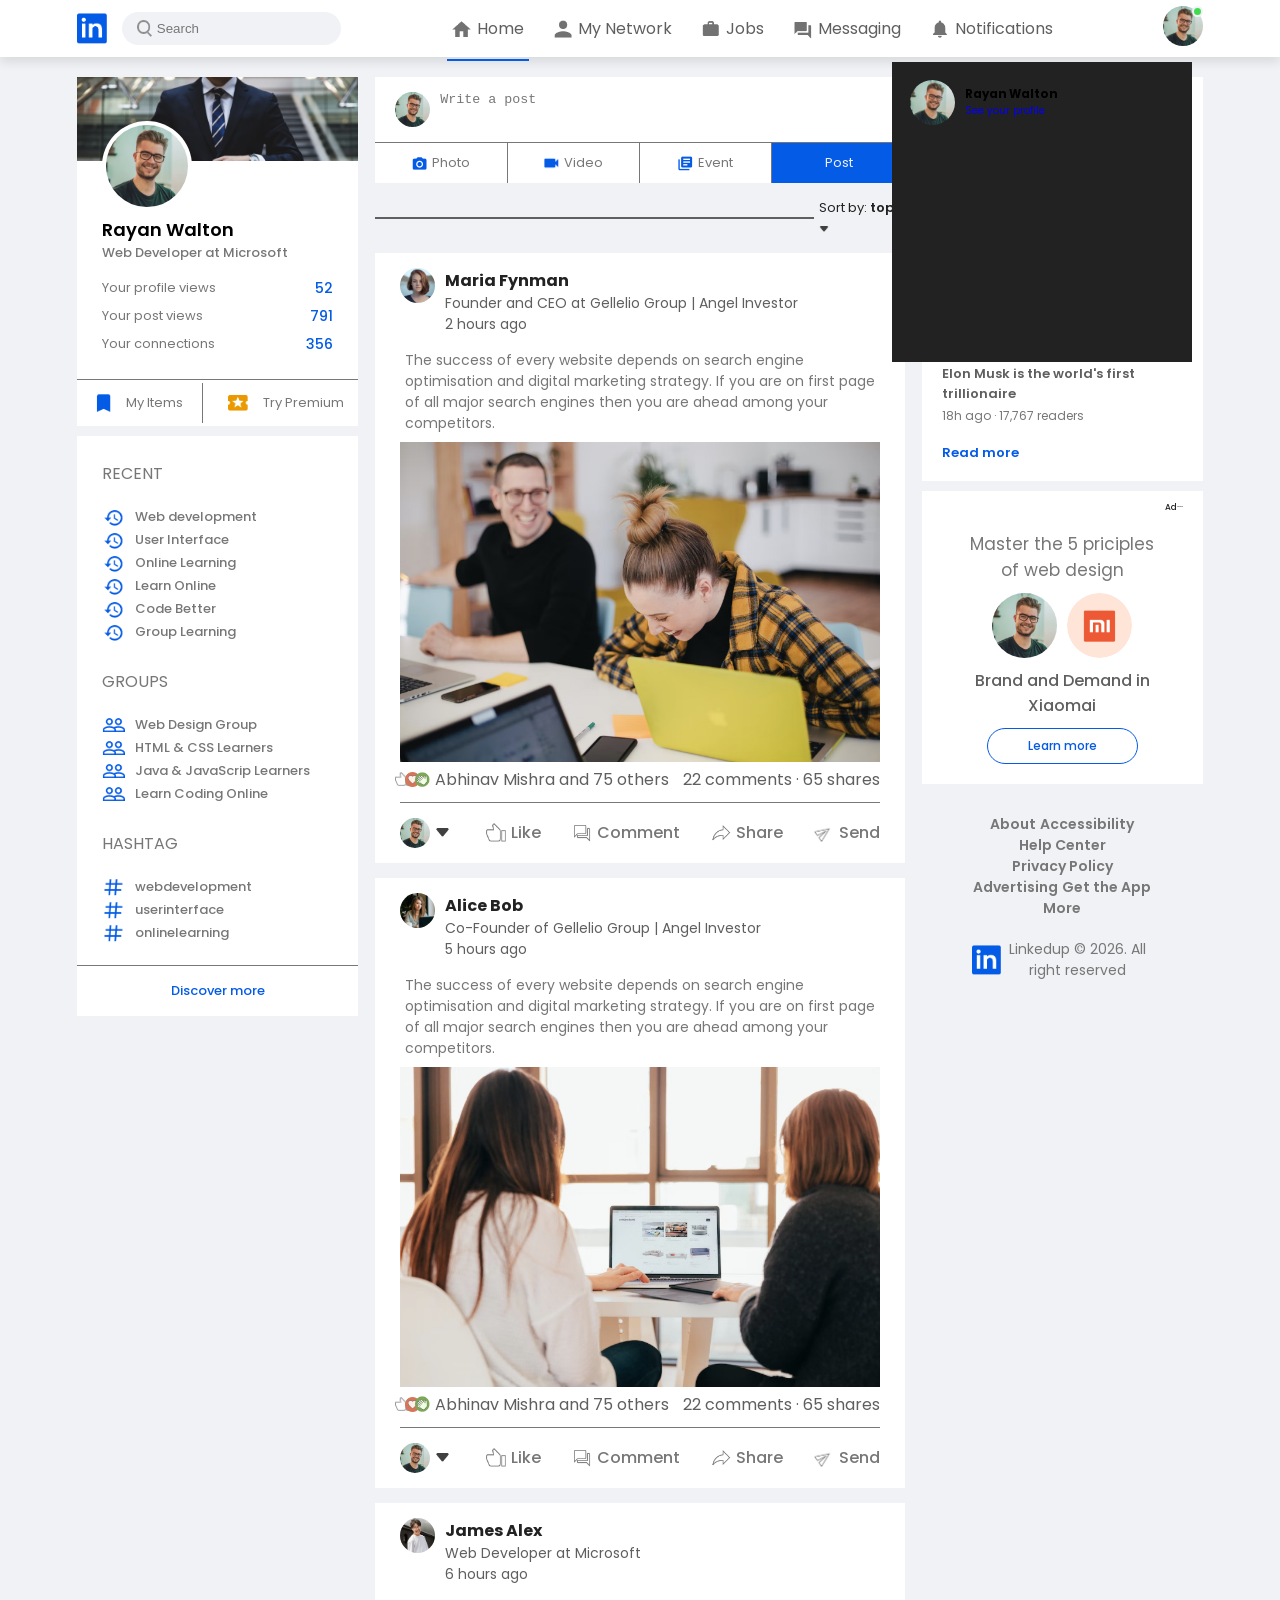
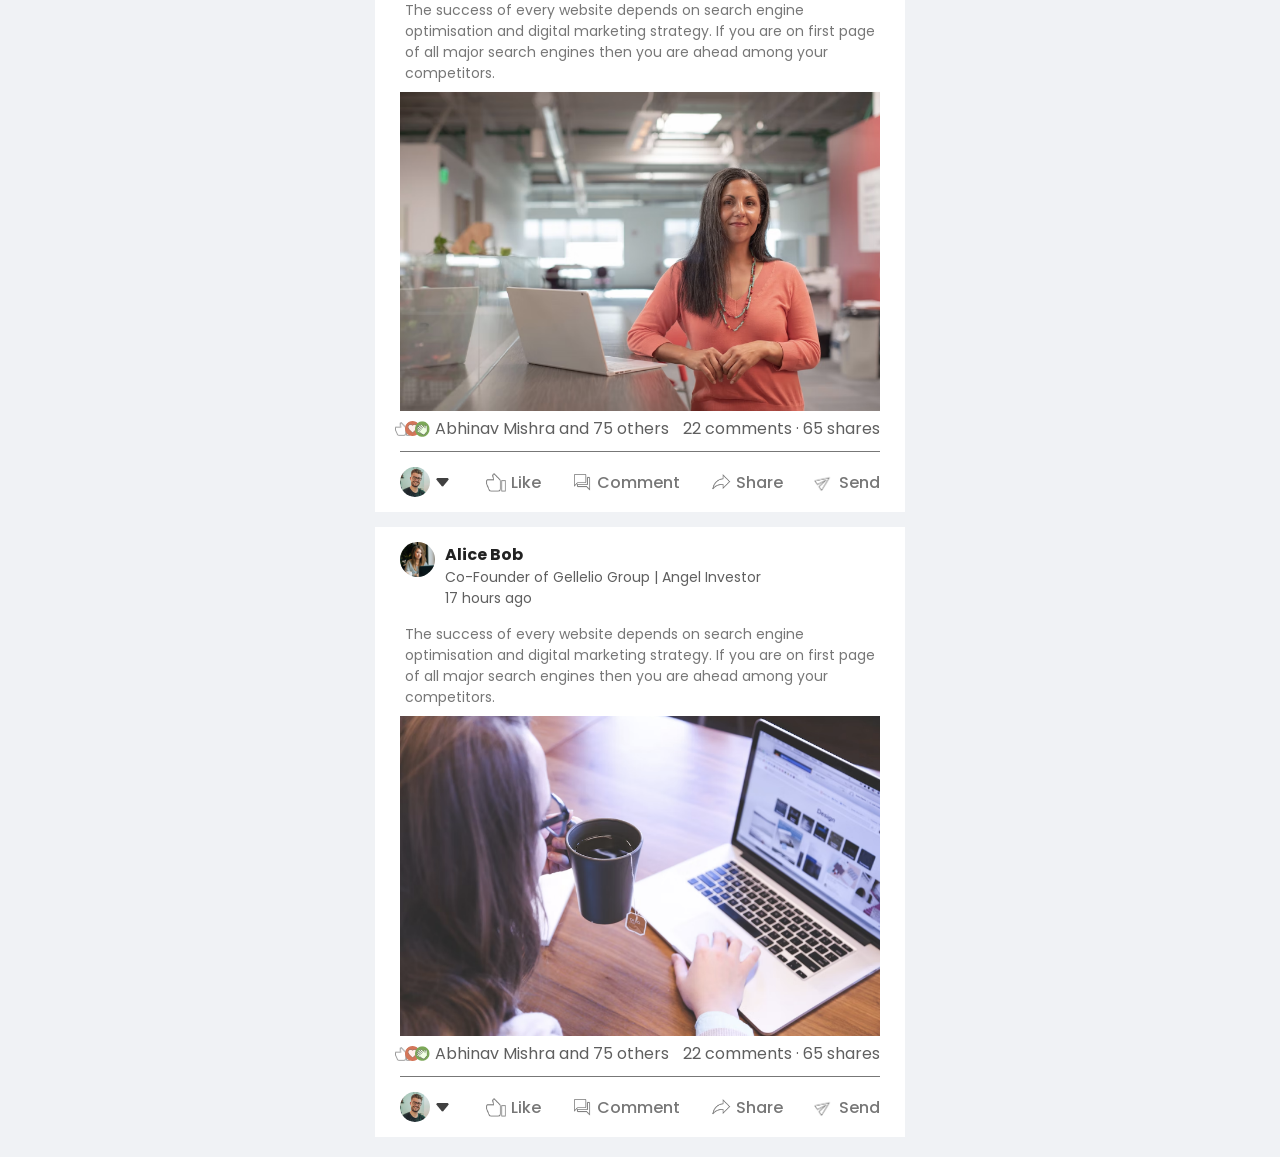
==== index.html @ adff52fb "fear: Add profile setting card" ====
<!DOCTYPE html>
<html lang="en">
<head>
    <meta charset="UTF-8">
    <meta name="viewport" content="width=device-width, initial-scale=1.0">
    <title>Home</title>

    <!-- ======== POPPINS FONT ========= -->
    <link rel="preconnect" href="https://fonts.googleapis.com">
    <link rel="preconnect" href="https://fonts.gstatic.com" crossorigin>
    <link href="https://fonts.googleapis.com/css2?family=Inter:ital,opsz,wght@0,14..32,100..900;1,14..32,100..900&family=Poppins:ital,wght@0,100;0,200;0,300;0,400;0,500;0,600;0,700;0,800;0,900;1,100;1,200;1,300;1,400;1,500;1,600;1,700;1,800;1,900&display=swap" rel="stylesheet">



    <!-- ======== OTHER LINKS ======== -->
    <link rel="stylesheet" href="style.css">
</head>
<body>
    <div class="main-container">
        <header class="header">
            <nav class="navbar">
                <div class="navbar-left">
                    <a href="index.html" class="logo"><img src="images/logo.png"></a>

                    <div class="search-box">
                        <img src="images/search.png">
                        <input type="text" placeholder="Search">
                    </div>

                </div>
                <div class="navbar-center">
                    <ul>
                        <li><a href="#" class="active-link"><img src="images/home.png"> <span>Home</span></a></li>
                        <li><a href="#"><img src="images/network.png"> <span>My Network</span></a></li>
                        <li><a href="#"><img src="images/jobs.png"> <span>Jobs</span></a></li>
                        <li><a href="#"><img src="images/message.png"> <span>Messaging</span></a></li>
                        <li><a href="#"><img src="images/notification.png"> <span>Notifications</span></a></li>
                    </ul>
                    <span class="hover-line"></span>
                </div>
                <div class="navbar-right">
                    <div class="online">
                        <img src="images/user-1.png" class="nav-profile-img">
                    </div>

                    <!-- ------------    PROFILE SETTINGS    ------------- -->
                    <div class="profile-settings">
                        <div class="user-profile">
                            <img src="images/user-1.png" alt="user png">
                            <div class="profile-details">
                                <h3>Rayan Walton</h3>
                                <a href="#">See your profile</a>
                            </div>
                        </div>

                    </div>
                    
                </div>
            </nav>
           
        </header>

        <main class="container">
            <!-- ================ LEFT SIDE-BAR ================ -->
            <div class="left-sidebar">
                <div class="profile-info">
                    <img src="images/cover-pic.png" alt="cover picture">
                    <div class="sidebar-profile-info">
                        <img src="images/user-1.png" alt="User one picture">
                        <h3>Rayan Walton</h3>
                        <small>Web Developer at Microsoft</small>

                        <ul>
                            <li>Your profile views <span>52</span></li>
                            <li>Your post views <span>791</span></li>
                            <li>Your connections <span>356</span></li>
                        </ul>
                    </div>
                    <div class="features-list">
                        <div class="feature-dt">
                            <img src="images/items.png" alt="items png" width="10px"><span>My Items</span>
                        </div>
                        <div class="feature-dt special-one">
                            <img src="images/premium.png" alt=" premium png" width="10px"><span>Try Premium</span>
                        </div>
                    </div>
                </div>

                <div class="user-info">
                    <div class="user-web-info">
                        <span>RECENT</span>
                        <div class="details">
                            <a href="#"><img src="images/recent.png" alt="recent png"> <b>Web development</b></a>
                            <a href="#"><img src="images/recent.png" alt="recent png"> <b>User Interface</b></a>
                            <a href="#"><img src="images/recent.png" alt="recent png"> <b>Online Learning</b></a>
                            <a href="#"><img src="images/recent.png" alt="recent png"> <b>Learn Online</b></a>
                            <a href="#"><img src="images/recent.png" alt="recent png"> <b>Code Better</b></a>
                            <a href="#"><img src="images/recent.png" alt="recent png"> <b>Group Learning</b></a>  
                        </div>

                        <span>GROUPS</span>
                        <div class="details">
                            <a href="#"><img src="images/group.png" alt="group png"> <b>Web Design Group</b></a> 
                            <a href="#"><img src="images/group.png" alt="group png"> <b>HTML & CSS Learners</b></a> 
                            <a href="#"><img src="images/group.png" alt="group png"> <b>Java & JavaScrip Learners</b></a> 
                            <a href="#"><img src="images/group.png" alt="group png"> <b>Learn Coding Online</b></a> 
                        </div>

                        <span>HASHTAG</span>
                        <div class="details">
                            <a href="#"><img src="images/hashtag.png" alt="hashtag png"> <b>webdevelopment</b></a> 
                            <a href="#"><img src="images/hashtag.png" alt="hashtag png"> <b>userinterface</b></a> 
                            <a href="#"><img src="images/hashtag.png" alt="hashtag png"> <b>onlinelearning</b></a> 
                        </div>
                    </div>
                    <a href="#" class="discover-tag">Discover more</a>
                </div>
            </div>

            <!-- ================ MAIN CONTENT ================ -->
            <div class="main-content">
                <div class="post-card">
                    <div class="post-card-text">
                        <img src="images/user-1.png" alt="user 1 png">
                        <textarea rows="2" placeholder="Write a post"></textarea>
                    </div>
                    <div class="post-icons">
                        <ul>
                            <li><img src="images/photo.png" alt="photo png">Photo</li>
                            <li><img src="images/video.png" alt="video png">Video</li>
                            <li><img src="images/event.png" alt="event png">Event</li>
                            <li class="post-btn">Post</li>
                        </ul>
                    </div>
                </div>
                <div class="sort-container">
                    <hr>
                    <p>Sort by: <span>top <img src="images/down-arrow.png" alt=""></span></p>
                </div>

                <div class="social-post-card">
                    <div class="user-social-prof">
                        <img src="images/user-3.png" alt="user png">
                        <div class="user-details">
                            <h3>Maria Fynman</h3>
                            <p>Founder and CEO at Gellelio Group | Angel Investor</p>
                            <p>2 hours ago</p>
                        </div>
                    </div>
                    <p class="post-details">
                        The success of every website depends on search engine optimisation and digital marketing strategy. 
                        If you are on first page of all major search engines then you are ahead among your competitors.
                    </p>
                    <div class="post-image">
                        <img src="images/post-image-1.png" alt="post png">
                        <div class="comment-contianer">
                            <div class="left-comment">
                                <div class="left-icons">
                                    <img src="images/like.png" alt="like png">
                                    <img src="images/love.png" alt="love png">
                                    <img src="images/clap.png" alt="clap png">
                                </div>
                                <div>
                                    <span>Abhinav Mishra and 75 others</span>
                                </div>
                            </div>

                            <div class="right-comment">
                                <span>22 comments &middot; 65 shares</span>
                            </div>
                        </div>
                        
                        <div class="comment-details">
                            <ul>
                                <li><img src="images/user-1.png" alt="user png" class="user-comment-pic"> <img src="images/down-arrow.png" alt="down arrow" class="down-arrow"></li>
                                <li><img src="images/like.png" alt="link png">Like</li>
                                <li><img src="images/comment.png" alt="chat png">Comment</li>
                                <li><img src="images/share.png" alt="share png">Share</li>
                                <li><img src="images/send.png" alt="send png">Send</li>
                            </ul>
                        </div>
                    </div>
                </div>

                <div class="social-post-card">
                    <div class="user-social-prof">
                        <img src="images/user-4.png" alt="user png">
                        <div class="user-details">
                            <h3>Alice Bob</h3>
                            <p>Co-Founder of Gellelio Group | Angel Investor</p>
                            <p>5 hours ago</p>
                        </div>
                    </div>
                    <p class="post-details">
                        The success of every website depends on search engine optimisation and digital marketing strategy. 
                        If you are on first page of all major search engines then you are ahead among your competitors.
                    </p>
                    <div class="post-image">
                        <img src="images/post-image-2.png" alt="post png">
                        <div class="comment-contianer">
                            <div class="left-comment">
                                <div class="left-icons">
                                    <img src="images/like.png" alt="like png">
                                    <img src="images/love.png" alt="love png">
                                    <img src="images/clap.png" alt="clap png">
                                </div>
                                <div>
                                    <span>Abhinav Mishra and 75 others</span>
                                </div>
                            </div>

                            <div class="right-comment">
                                <span>22 comments &middot; 65 shares</span>
                            </div>
                        </div>
                        
                        <div class="comment-details">
                            <ul>
                                <li><img src="images/user-1.png" alt="user png" class="user-comment-pic"> <img src="images/down-arrow.png" alt="down arrow" class="down-arrow"></li>
                                <li><img src="images/like.png" alt="link png">Like</li>
                                <li><img src="images/comment.png" alt="chat png">Comment</li>
                                <li><img src="images/share.png" alt="share png">Share</li>
                                <li><img src="images/send.png" alt="send png">Send</li>
                            </ul>
                        </div>
                    </div>
                </div>

                <div class="social-post-card">
                    <div class="user-social-prof">
                        <img src="images/user-5.png" alt="user png">
                        <div class="user-details">
                            <h3>James Alex</h3>
                            <p>Web Developer at Microsoft </p>
                            <p>6 hours ago</p>
                        </div>
                    </div>
                    <p class="post-details">
                        The success of every website depends on search engine optimisation and digital marketing strategy. 
                        If you are on first page of all major search engines then you are ahead among your competitors.
                    </p>
                    <div class="post-image">
                        <img src="images/post-image-3.png" alt="post png">
                        <div class="comment-contianer">
                            <div class="left-comment">
                                <div class="left-icons">
                                    <img src="images/like.png" alt="like png">
                                    <img src="images/love.png" alt="love png">
                                    <img src="images/clap.png" alt="clap png">
                                </div>
                                <div>
                                    <span>Abhinav Mishra and 75 others</span>
                                </div>
                            </div>

                            <div class="right-comment">
                                <span>22 comments &middot; 65 shares</span>
                            </div>
                        </div>
                        
                        <div class="comment-details">
                            <ul>
                                <li><img src="images/user-1.png" alt="user png" class="user-comment-pic"> <img src="images/down-arrow.png" alt="down arrow" class="down-arrow"></li>
                                <li><img src="images/like.png" alt="link png">Like</li>
                                <li><img src="images/comment.png" alt="chat png">Comment</li>
                                <li><img src="images/share.png" alt="share png">Share</li>
                                <li><img src="images/send.png" alt="send png">Send</li>
                            </ul>
                        </div>
                    </div>
                </div>

                <div class="social-post-card">
                    <div class="user-social-prof">
                        <img src="images/user-4.png" alt="user png">
                        <div class="user-details">
                            <h3>Alice Bob</h3>
                            <p>Co-Founder of Gellelio Group | Angel Investor</p>
                            <p>17 hours ago</p>
                        </div>
                    </div>
                    <p class="post-details">
                        The success of every website depends on search engine optimisation and digital marketing strategy. 
                        If you are on first page of all major search engines then you are ahead among your competitors.
                    </p>
                    <div class="post-image">
                        <img src="images/post-image-4.png" alt="post png">
                        <div class="comment-contianer">
                            <div class="left-comment">
                                <div class="left-icons">
                                    <img src="images/like.png" alt="like png">
                                    <img src="images/love.png" alt="love png">
                                    <img src="images/clap.png" alt="clap png">
                                </div>
                                <div>
                                    <span>Abhinav Mishra and 75 others</span>
                                </div>
                            </div>

                            <div class="right-comment">
                                <span>22 comments &middot; 65 shares</span>
                            </div>
                        </div>
                        
                        <div class="comment-details">
                            <ul>
                                <li><img src="images/user-1.png" alt="user png" class="user-comment-pic"> <img src="images/down-arrow.png" alt="down arrow" class="down-arrow"></li>
                                <li><img src="images/like.png" alt="link png">Like</li>
                                <li><img src="images/comment.png" alt="chat png">Comment</li>
                                <li><img src="images/share.png" alt="share png">Share</li>
                                <li><img src="images/send.png" alt="send png">Send</li>
                            </ul>
                        </div>
                    </div>
                </div>
            </div>

            <!-- ================ RIGHT SIDE-BAR ================  -->
            <div class="right-sidebar">
                <div class="detials-card">
                    <div>
                        <span class="trendings-details">Trending News <img src="images/more.png" alt="more png"></span>

                        <a href="#">High demand for skilled manpower</a>
                        <span>1d ago &middot; 15,767 readers</span>

                        <a href="#">Career growing horizontally too</a>
                        <span>17h ago &middot; 1,767 readers</span>

                        <a href="#">Less work visa for US, more for UK</a>
                        <span>14 ago &middot; 17,767 readers</span>

                        <a href="#">More hiring = higher confidence?</a>
                        <span>2d ago &middot; 32,463 readers</span>

                        <a href="#">Elon Musk is the world's first trillionaire</a>
                        <span>18h ago &middot; 17,767 readers</span>
                    </div>
                    <a href="#" class="read-more">Read more</a>
                </div>

                <div class="sidebar-ads">
                    
                    <small>Ad&middot;&middot;&middot;</small>
                    <p>
                        Master the 5 priciples of web design
                    </p>
                    <div class="images">
                        <img src="images/user-1.png" alt="user one png">
                        <img src="images/mi-logo.png" alt="mi logo">
                    </div>

                    <h3>Brand and Demand in Xiaomai</h3>

                    <a href="#" class="learn-more-btn">Learn more</a>
                    
                </div>

                <div class="footer">
                    
                    <a href="#">About</a>
                    <a href="#">Accessibility</a>
                    <a href="#">Help Center</a>
                    <a href="#">Privacy Policy</a>
                    <a href="#">Advertising</a>
                    <a href="#">Get the App</a>
                    <a href="#">More</a>

                    <div class="copy-right">
                        <img src="images/logo.png" alt="logo png">
                        <p>Linkedup © 2026. All right reserved</p>
                    </div>
      
                </div>
            </div>
        </main>
    </div>
</body>
</html>
---- style.css ----
* {
    padding: 0;
    margin: 0;
    box-sizing: border-box;
}

html {
    font-size: 62.5%;
}

:root {
    --background-color: #f0f2f5;
    --card-background: #fff;
    --primary-base: #045be6;
    --secondary-tints: #5f5f5f;
    --secondary-base: #777;
    --secondary-shade: #222;
    --tertiary-base: #41db51;

}

body {
    background: var(--background-color);
    font-family: 'Poppins', arial, sans-serif;
}
a {
    text-decoration: none;
}
header {
    position: sticky;
    top: 0;
    z-index: 100;
}

.navbar {
    display: flex;
    justify-content: space-between;
    align-items: center;
    background: var(--card-background);
    padding: 6px 6%;
    box-shadow: 0 5px 10px rgba(0, 0, 0, 0.1);
}
.logo img {
    width: 30px;
    margin-right: 15px;
    display: block;
}
.navbar-center ul li {
    display: inline-block;
    list-style: none;
}
.navbar-center ul li a {
    display: flex;
    align-items: center;
    font-size: 1.4rem;
    margin: 5px 8px;
    padding-right: 5px;
    position: relative;
}
.navbar-center ul li a img {
    width: 30px;
}
.navbar-center ul li a::after {
    content: '';
    height: 2px;
    width: 0;
    background: var(--primary-base);
    position: absolute;
    bottom: -17px;
    transition: width 0.5s;

}
.navbar-center ul li a:hover::after {
    width: 100%;
}
.navbar-center ul li a.active-link::after {
    width: 100%;
}
.nav-profile-img {
    width: 40px;
    border-radius: 50%;
}
.navbar-left {
    display: flex;
    align-items: center;
}
.search-box {
    display: flex;
    align-items: center;
    padding: 8px 15px;
    background: var(--background-color);
    border-radius: 20px;
}
.search-box img {
    width: 15px;
}
.search-box input {
    background: transparent;
    outline: none;
    border: 0;
    margin-left: 5px;
    color: var(--secondary-tints);
    width: 100%;
}
::placeholder {
    color: var(--secondary-base);
}
.navbar-center ul li a span {
    font-size: 1.6rem;
    color: var(--secondary-tints);
}
.navbar-right .online {
    position: relative;
}
.online::after {
    background: var(--tertiary-base);
    height: 7px;
    width: 7px;
    content: '';
    border-radius: 50%;
    border: 2px solid var(--background-color);
    position: absolute;
    top: 0;
    left: 29px;
}

/* =========== navbar ends ============ */

.container {
    display: flex;
    flex-wrap: wrap;
    justify-content: space-between;
    padding: 20px 6%;
}

/* ================ LEFT SIDEBAR =============== */
.left-sidebar {
    flex-basis: 25%;
    align-self: flex-start;
    position: sticky;
    top: 73px;
}
.profile-info {
    background: var(--card-background);
}
.profile-info img {
    width: 100%;
}
.sidebar-profile-info {
    padding: 0 25px;
}
.sidebar-profile-info img {
    width: 90px;
    margin-top: -45px;
    border-radius: 50%;
    padding: 4px;
    background: var(--card-background);
}
.sidebar-profile-info h3 {
    font-size: 1.8rem;
    font-weight: 600;
}
.sidebar-profile-info small {
    font-size: 1.3rem;
    color: var(--secondary-base);
    font-weight: 500;
    margin-top: 10px;
}
.sidebar-profile-info ul {
    list-style: none;
    margin-top: 15px;
}

.sidebar-profile-info ul li {
    font-size: 1.3rem;
    color: var(--secondary-base);
    margin-top: 8px;
}
.sidebar-profile-info ul li span {
    float: right;
    color: var(--primary-base);
    font-size: 1.4rem;
    font-weight: 500;
}
.features-list {
    display: flex;
    align-items: center;
    justify-content: space-around;
    border-top: 1px solid var(--secondary-base);
    margin-top: 25px;
}
.features-list .feature-dt {
    display: flex;
    align-items: center;
    justify-content: center;
    gap: 10px;
    padding: 10px 10px;
}
.features-list .feature-dt.special-one {
    border-left: 1px solid var(--secondary-base);
}
.features-list .feature-dt.special-one img {
    margin-left: 15px;
}
.features-list .feature-dt img {
    width: 20px;
    margin-right: 5px;
}
.features-list .feature-dt span {
    font-size: 1.3rem;
    color: var(--secondary-base);
}
.user-info {
    background: var(--card-background);
    margin-top: 10px;
}
.user-web-info  {
    padding: 0 25px;
}
.user-web-info span {
    font-size: 1.6rem;
    color: var(--secondary-base);
    padding: 25px 0 20px;
    display: block;
}
.user-web-info .details a {
    display: flex;
    align-items: center;
}

.user-web-info .details img {
    width: 23px;
    margin-right: 10px;
}

.user-web-info .details b {
    font-size: 1.3rem;
    color: var(--secondary-base);
    font-weight: 500;
}
.user-info .discover-tag {
    font-size: 1.3rem;
    color: var(--primary-base);
    text-align: center;
    display: block;
    margin-top: 20px;
    border-top: 1px solid var(--secondary-base);
    padding: 15px 0 15px ;
    font-weight: 500;
}


/* ============= Right sidebar ================= */

.right-sidebar {
    flex-basis: 25%;
    align-self: flex-start;
    position: sticky;
    top: 73px;
}

.detials-card {
    background: var(--card-background);
    padding: 5px 20px;
}
.detials-card .trendings-details {
    margin: 20px 0;
    font-size: 1.7rem;
    color: var(--secondary-shade);
    font-weight: 600;
    display: flex;
    align-items: center;
}
.detials-card .trendings-details img {
    width: 15px;
    margin-left: auto;
}
.detials-card a {
    display: block;
    font-size: 1.3rem;
    color: var(--secondary-tints);
    font-weight: 600;
    margin-bottom: 3px;
}
.detials-card span {
    display: block;
    font-size: 1.2rem;
    color: var(--secondary-base);
    margin-bottom: 8px;
}
.detials-card .read-more {
    padding: 10px 0;
    color: var(--primary-base);
    font-weight: 500ss;
}

.sidebar-ads {
    background: var(--card-background);
    padding: 10px 20px;
    margin-top: 10px;
}
.sidebar-ads small {
    float: right;
    font-weight: 500;
    color: var(--secondary-shade);
}
.sidebar-ads p {
    margin-top: 15px;
    font-size: 1.7rem;
    padding: 10px 20px;
    text-align: center;
    margin-top: 20px;
    color: var(--secondary-base);
}
.sidebar-ads .images {
    display: flex;
    justify-content: center;
    align-items: center;
    gap: 10px;
    margin-bottom: 10px;
}
.sidebar-ads .images img {
    width: 65px;
    border-radius: 50%;
}
.sidebar-ads h3 {
    text-align: center;
    font-size: 1.6rem;
    color: var(--secondary-tints);
    font-weight: 500;
}
.sidebar-ads .learn-more-btn {
    display: block;
    
    border: 1px solid var(--primary-base);
    padding: 8px 2px;
    border-radius: 20px;
    color: var(--primary-base);
    font-size: 1.2rem;
    font-weight: 500;
    text-align: center;
    margin: 10px 45px 10px 45px;
}

.footer {
    margin-top: 20px;
    padding: 10px 50px;
    font-size: 1.4rem;
    text-align: center;
}
.footer a {
    color: var(--secondary-base);
    font-weight: 600;
    display: inline-block;
}
.footer .copy-right {
    margin-top: 20px;
    display: flex;
    justify-content: space-between;
    align-items: center;
}
.footer .copy-right img {
    width: 30px;
    height: 30px;
}
.footer .copy-right p {
    color: var(--secondary-base);
    font-size: 1.4rem;
}

/* ============ main content ========== */

.main-content {
    flex-basis: 47%;
}
.post-card {
    background: var(--card-background);
}
.post-card .post-card-text {
    display: flex;
    padding: 15px 20px;
}
.post-card .post-card-text img {
    width: 35px;
    border-radius: 50%;
    margin-right: 10px;
}
.post-card .post-card-text textarea {
    width: 100%;
    outline: none;
    background: transparent;
    border: none;
    resize: none;
}
::placeholder {
    color: var(--secondary-base);
}
.post-card .post-icons ul {
    list-style: none;
    display: flex;
    align-items: center;
    border-top: 1px solid var(--secondary-base);
}
.post-card .post-icons ul li {
    display: flex;
    align-items: center;
    justify-content: center;
    padding: 10px 0;
    color: var(--secondary-base);
    font-size: 1.3rem;
    border-right: 1px solid var(--secondary-base);
    flex-basis: 25%;
}
.post-card .post-icons ul li img {
    width: 15px;
    margin-right: 5px;
}
.post-card .post-icons ul li.post-btn {
    border-right: 0;
    background: var(--primary-base);
    color: var(--background-color);
}
.sort-container {
    display: flex;
    align-items: center;
    margin-top: 15px;
}
.sort-container hr {
    border: 1px solid #5f5f5f;
    width: 85%;
}

.main-content p {
    font-size: 1.3rem;
    margin-left: 5px;
    color: #222;
    margin-left: 5px;
} 
.main-content p span {
    font-weight: 600;
} 
.main-content p span img {
    width: 10px;
}

.social-post-card {
    background: var(--card-background);
    padding: 15px 25px 0;
    margin-top: 15px;
}
.social-post-card .user-social-prof {
    display: flex;
    align-items: start;
}
.social-post-card .user-social-prof img {
    width: 35px;
    border-radius: 50%;
    margin-right: 10px;
}
.social-post-card .user-social-prof h3 {
    font-size: 1.6rem;
    font-weight: 700;
    color: var(--secondary-shade);
}
.social-post-card .user-social-prof p {
    color: var(--secondary-tints);
    font-size: 1.4rem;
    margin-left: 0;
}
.social-post-card .post-details {
    margin-top: 15px;
    color: var(--secondary-base);
    font-size: 1.4rem;
}
.social-post-card .post-image img {
    margin-top: 8px;
    width: 100%;
}
.comment-contianer {
    display: flex;
    align-items: center;
    justify-content: space-between;
}
.comment-contianer .left-comment {
    display: flex;
    align-items: center;
    justify-content: space-between;
    gap: 5px;
}
.comment-contianer .left-comment .left-icons {
    display: flex;
    align-items: center;
}
.comment-contianer .left-comment .left-icons img {
    width: 15px;
    margin: 0;
    margin-left: -5px;
}
.comment-contianer .left-comment div span {
    font-size: 1.6rem;
    color: var(--secondary-tints);
}
.comment-contianer .right-comment span {
    font-size: 1.6rem;
    color: var(--secondary-tints);
}
.post-image .comment-details ul {
    list-style: none;
    display: flex;
    align-items: center;
    justify-content: space-between;
    padding: 15px 0 ;
    border-top: 1px solid var(--secondary-base);
    margin-top: 10px;
}
.post-image .comment-details ul li {
    display: flex;
    align-items: center;
    font-size: 1.6rem;
    color: var(--secondary-base);
    font-weight: 500;
}
.post-image .comment-details ul li img {
    width: 20px;
    margin: 0;
    margin-right: 5px;
}
.post-image .comment-details ul li .user-comment-pic {
    width: 30px;
    border-radius: 50%;
}
.post-image .comment-details ul li .down-arrow {
    width: 15px;
}


/* ------------- profile settings ------------------- */


.profile-settings {
    height: 300px;
    width: 300px;
    background: var(--secondary-shade);
    position: absolute;
    top: 62px;
    right: 88px;
    padding: 18px 18px;
}
.profile-settings .user-profile {
    display: flex;
    align-items: center;
    gap: 10px;
}
.profile-settings .user-profile img {
    width: 45px;
    border-radius: 50%;
}
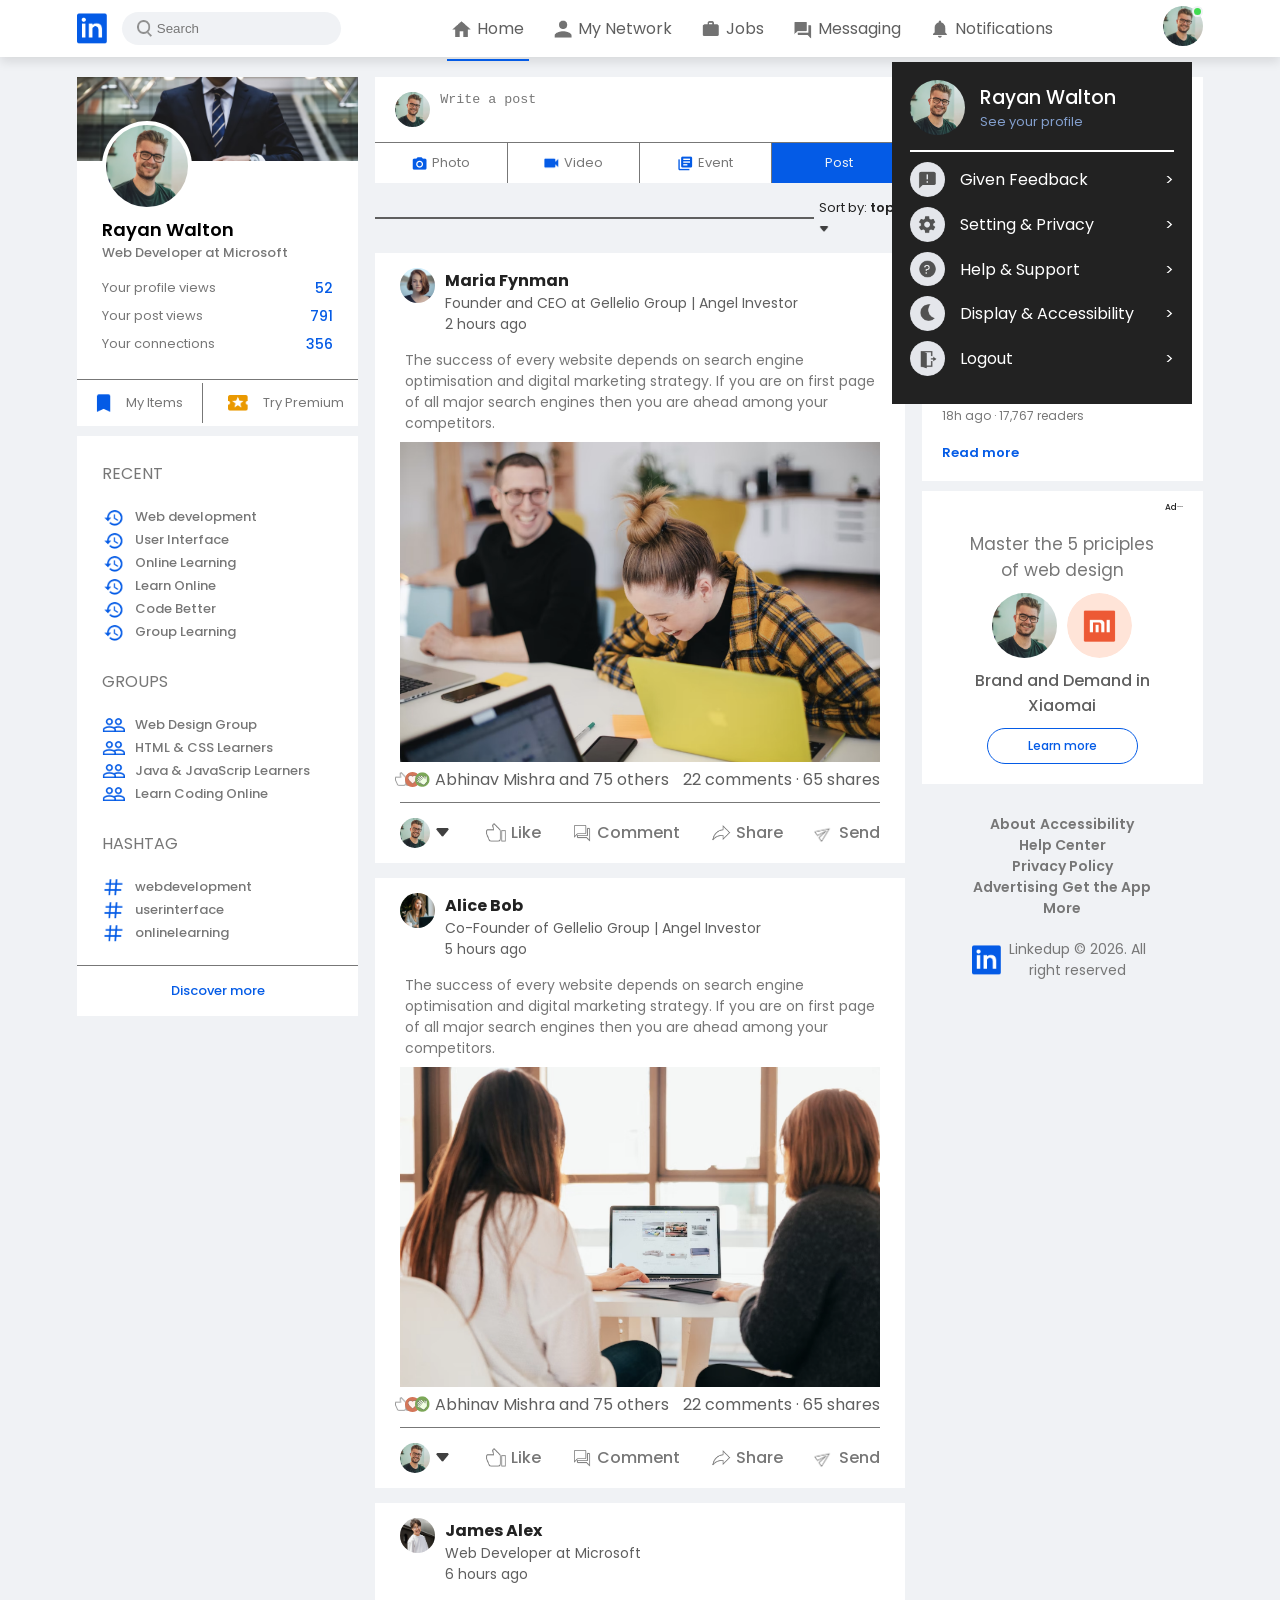
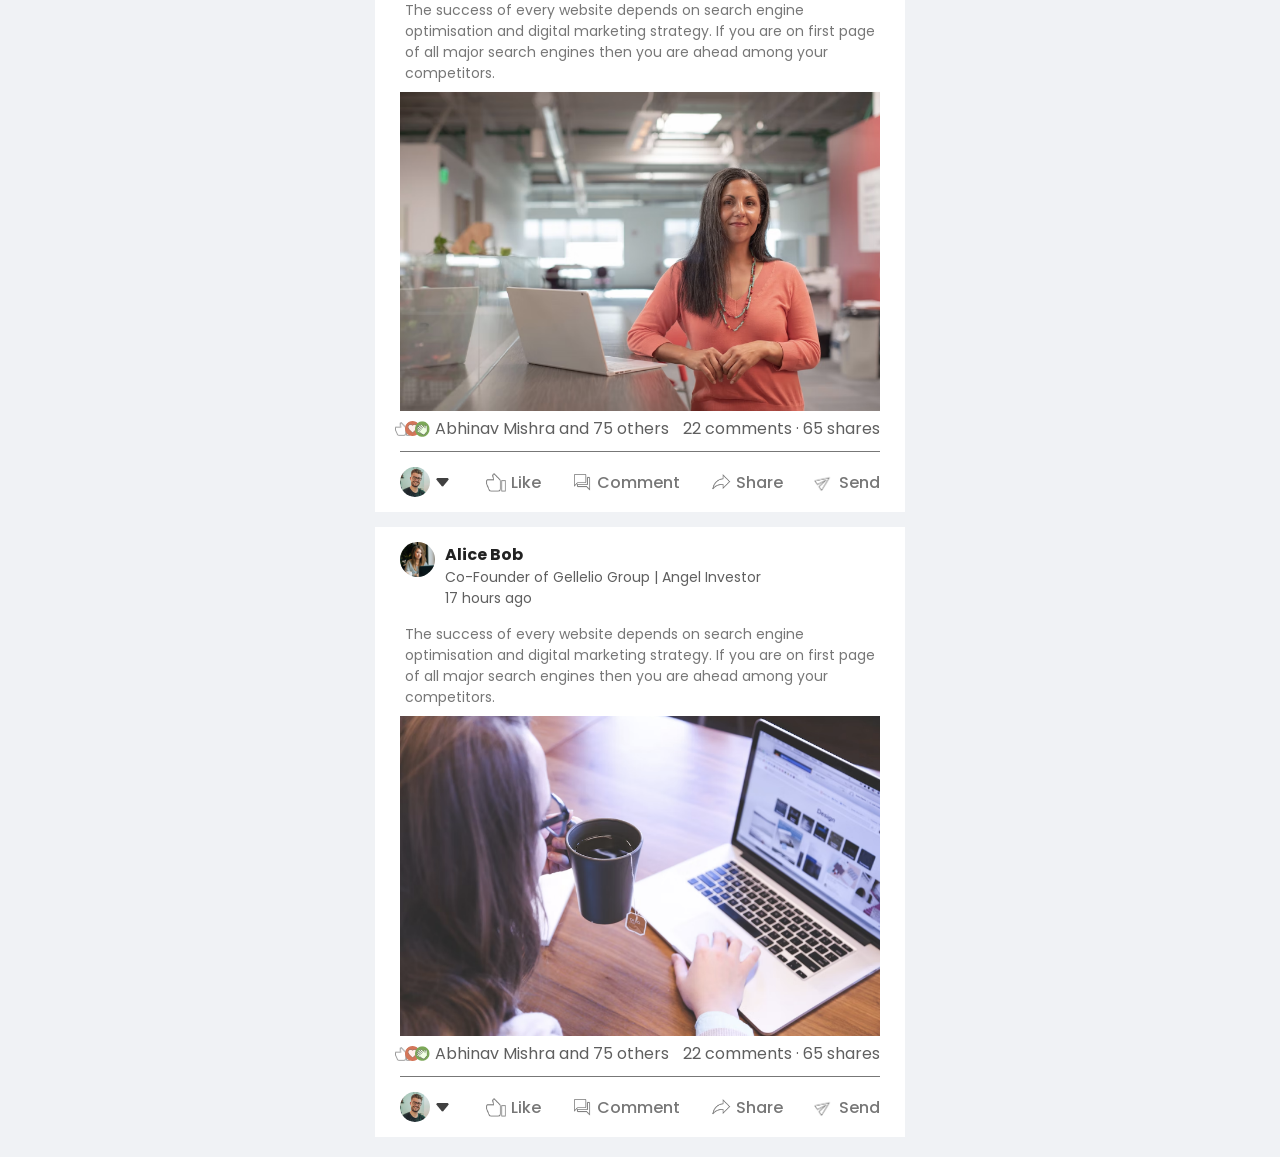
==== commit 014d8db0: "fear: Add profile card components" ====
--- a/index.html
+++ b/index.html
@@ -52,7 +52,36 @@
                                 <a href="#">See your profile</a>
                             </div>
                         </div>
-
+                        <hr>
+                        <a href="#" class="profile-menu-dropdwon">
+                            <img src="images/feedback.png" alt="feedback png">
+                            Given Feedback
+                            <span>></span>
+                        </a>
+
+                        <a href="#" class="profile-menu-dropdwon">
+                            <img src="images/setting.png" alt="setting png">
+                            Setting & Privacy
+                            <span>></span>
+                        </a>
+
+                        <a href="#" class="profile-menu-dropdwon">
+                            <img src="images/help.png" alt="help png">
+                            Help & Support
+                            <span>></span>
+                        </a>
+
+                        <a href="#" class="profile-menu-dropdwon">
+                            <img src="images/display.png" alt="display png">
+                            Display & Accessibility
+                            <span>></span>
+                        </a>
+
+                        <a href="#" class="profile-menu-dropdwon">
+                            <img src="images/logout.png" alt="logout png">
+                            Logout
+                            <span>></span>
+                        </a>
                     </div>
                     
                 </div>
--- a/style.css
+++ b/style.css
@@ -538,20 +538,49 @@
 
 
 .profile-settings {
-    height: 300px;
     width: 300px;
     background: var(--secondary-shade);
     position: absolute;
     top: 62px;
     right: 88px;
     padding: 18px 18px;
+    cursor: pointer;
 }
 .profile-settings .user-profile {
     display: flex;
     align-items: center;
-    gap: 10px;
+    gap: 15px;
 }
 .profile-settings .user-profile img {
-    width: 45px;
-    border-radius: 50%;
-}+    width: 55px;
+    border-radius: 50%;
+}
+.profile-settings .user-profile .profile-details h3 {
+    font-size: 1.9rem;
+    color: var(--card-background);
+    font-weight: 500;
+}
+.profile-settings .user-profile .profile-details a {
+    color: #839fcd;
+    font-size: 1.3rem;
+}
+.profile-settings hr {
+    width: 100%;
+    margin-top: 15px;
+    border: 1px solid var(--card-background);
+    padding: 0;
+}
+.profile-settings .profile-menu-dropdwon {
+    display: flex;
+    align-items: center;
+    font-size: 1.6rem;
+    color: var(--card-background);
+    margin: 10px 0;
+}
+.profile-settings .profile-menu-dropdwon img {
+    width: 35px;
+    margin-right: 15px;
+}
+.profile-settings .profile-menu-dropdwon span {
+    margin-left: auto;
+}
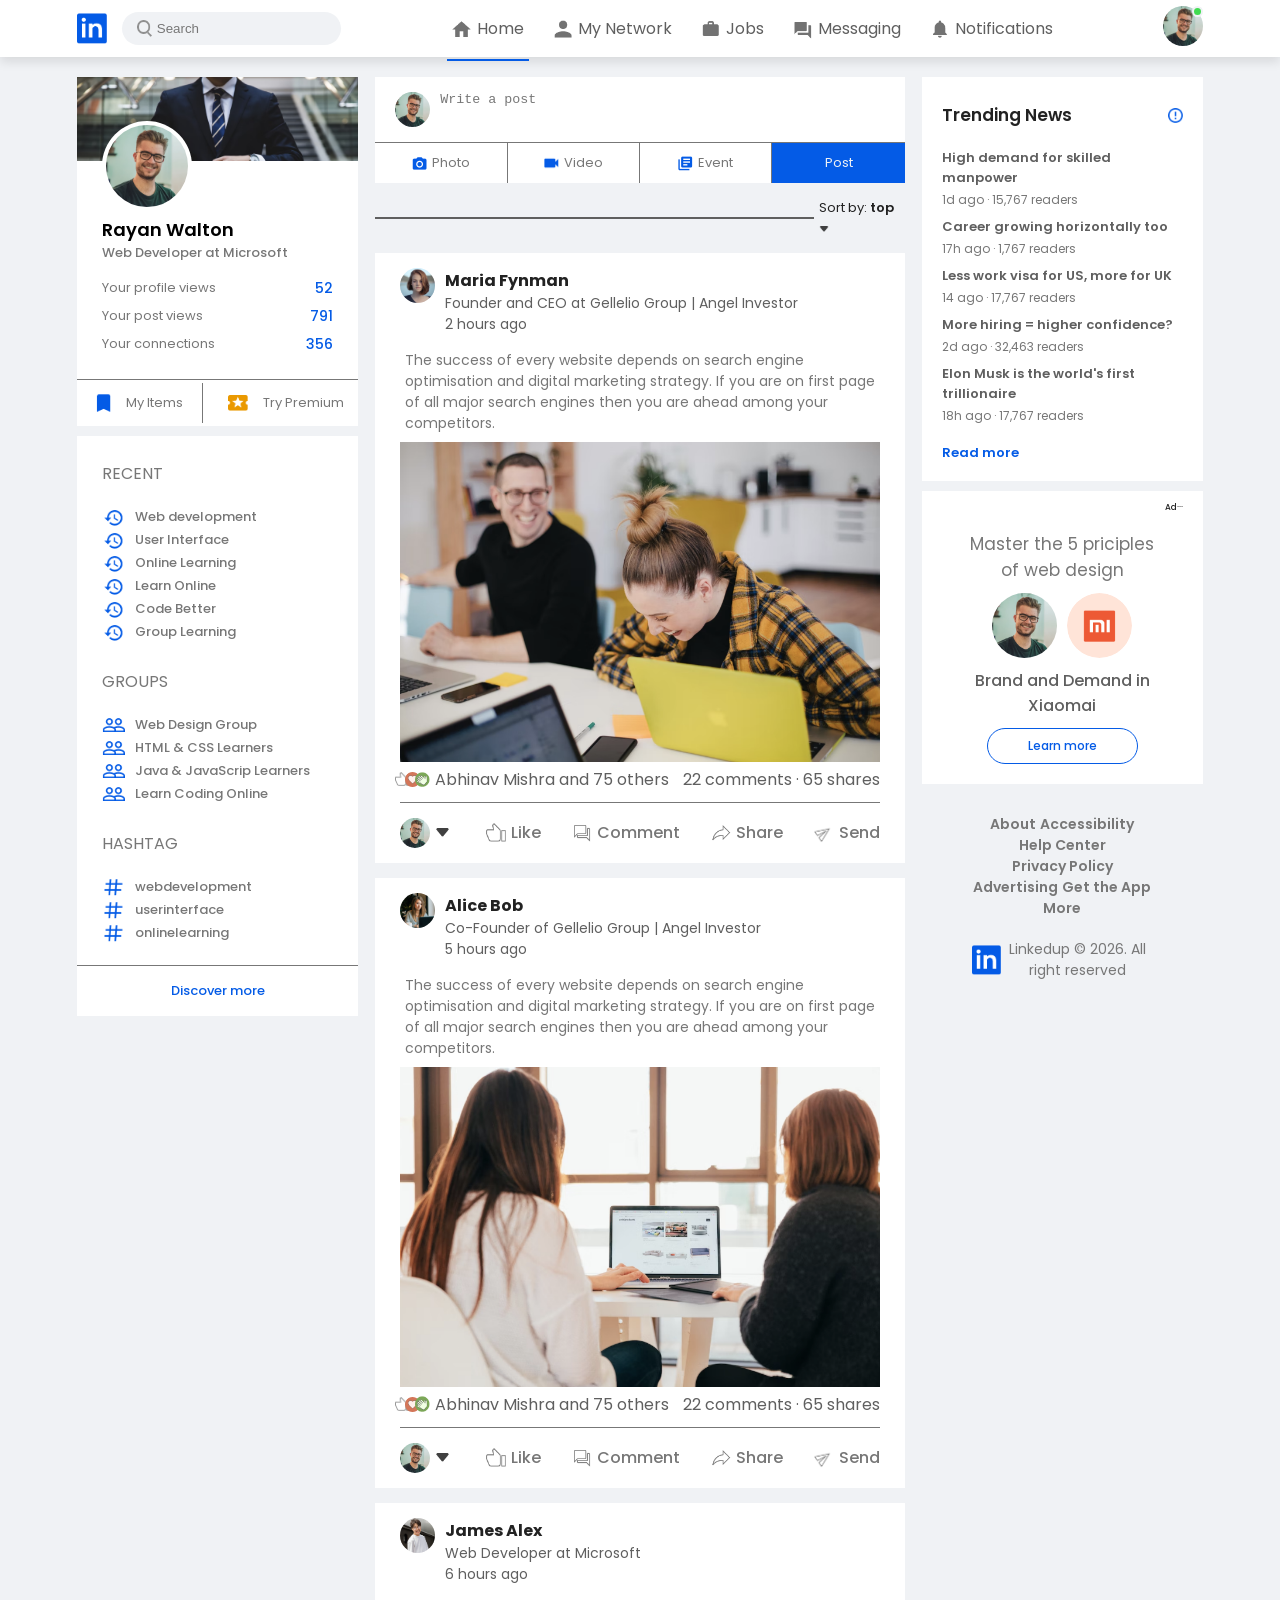
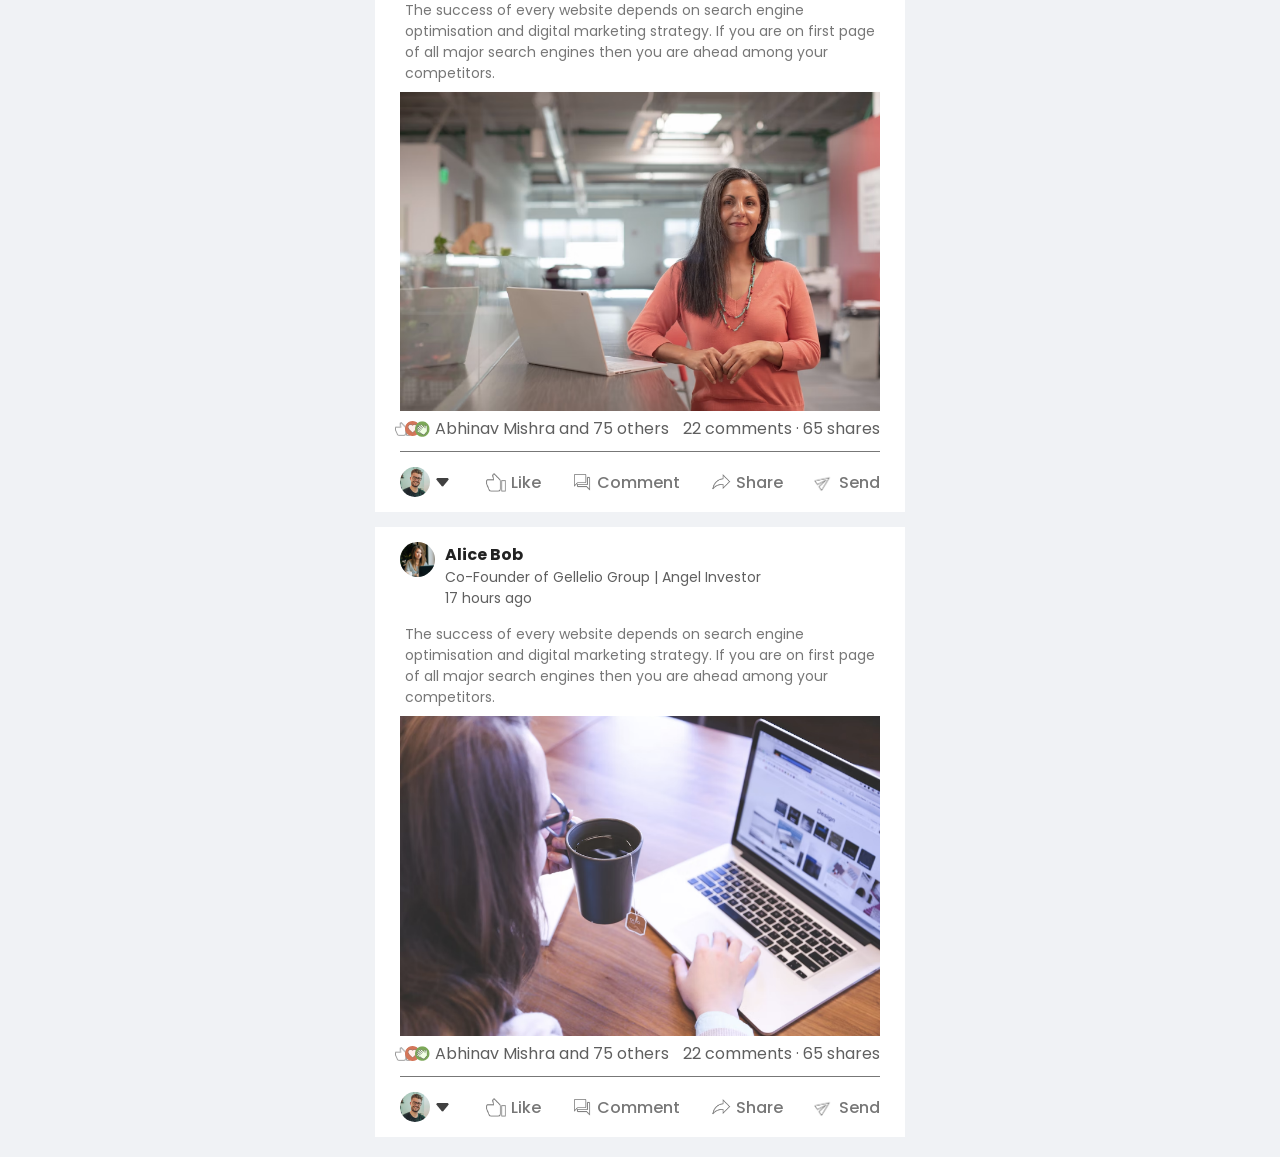
==== commit ed5606a9: "fear: Add the profile dropdown manu" ====
--- a/index.html
+++ b/index.html
@@ -14,6 +14,7 @@
 
     <!-- ======== OTHER LINKS ======== -->
     <link rel="stylesheet" href="style.css">
+    <script src="script.js" defer></script>
 </head>
 <body>
     <div class="main-container">
@@ -39,7 +40,7 @@
                     <span class="hover-line"></span>
                 </div>
                 <div class="navbar-right">
-                    <div class="online">
+                    <div class="online" onclick="openMenu">
                         <img src="images/user-1.png" class="nav-profile-img">
                     </div>
 
--- a/style.css
+++ b/style.css
@@ -545,6 +545,7 @@
     right: 88px;
     padding: 18px 18px;
     cursor: pointer;
+    display: none;
 }
 .profile-settings .user-profile {
     display: flex;
@@ -584,3 +585,6 @@
 .profile-settings .profile-menu-dropdwon span {
     margin-left: auto;
 }
+.profile-settings.open-menu {
+    display: block;
+}
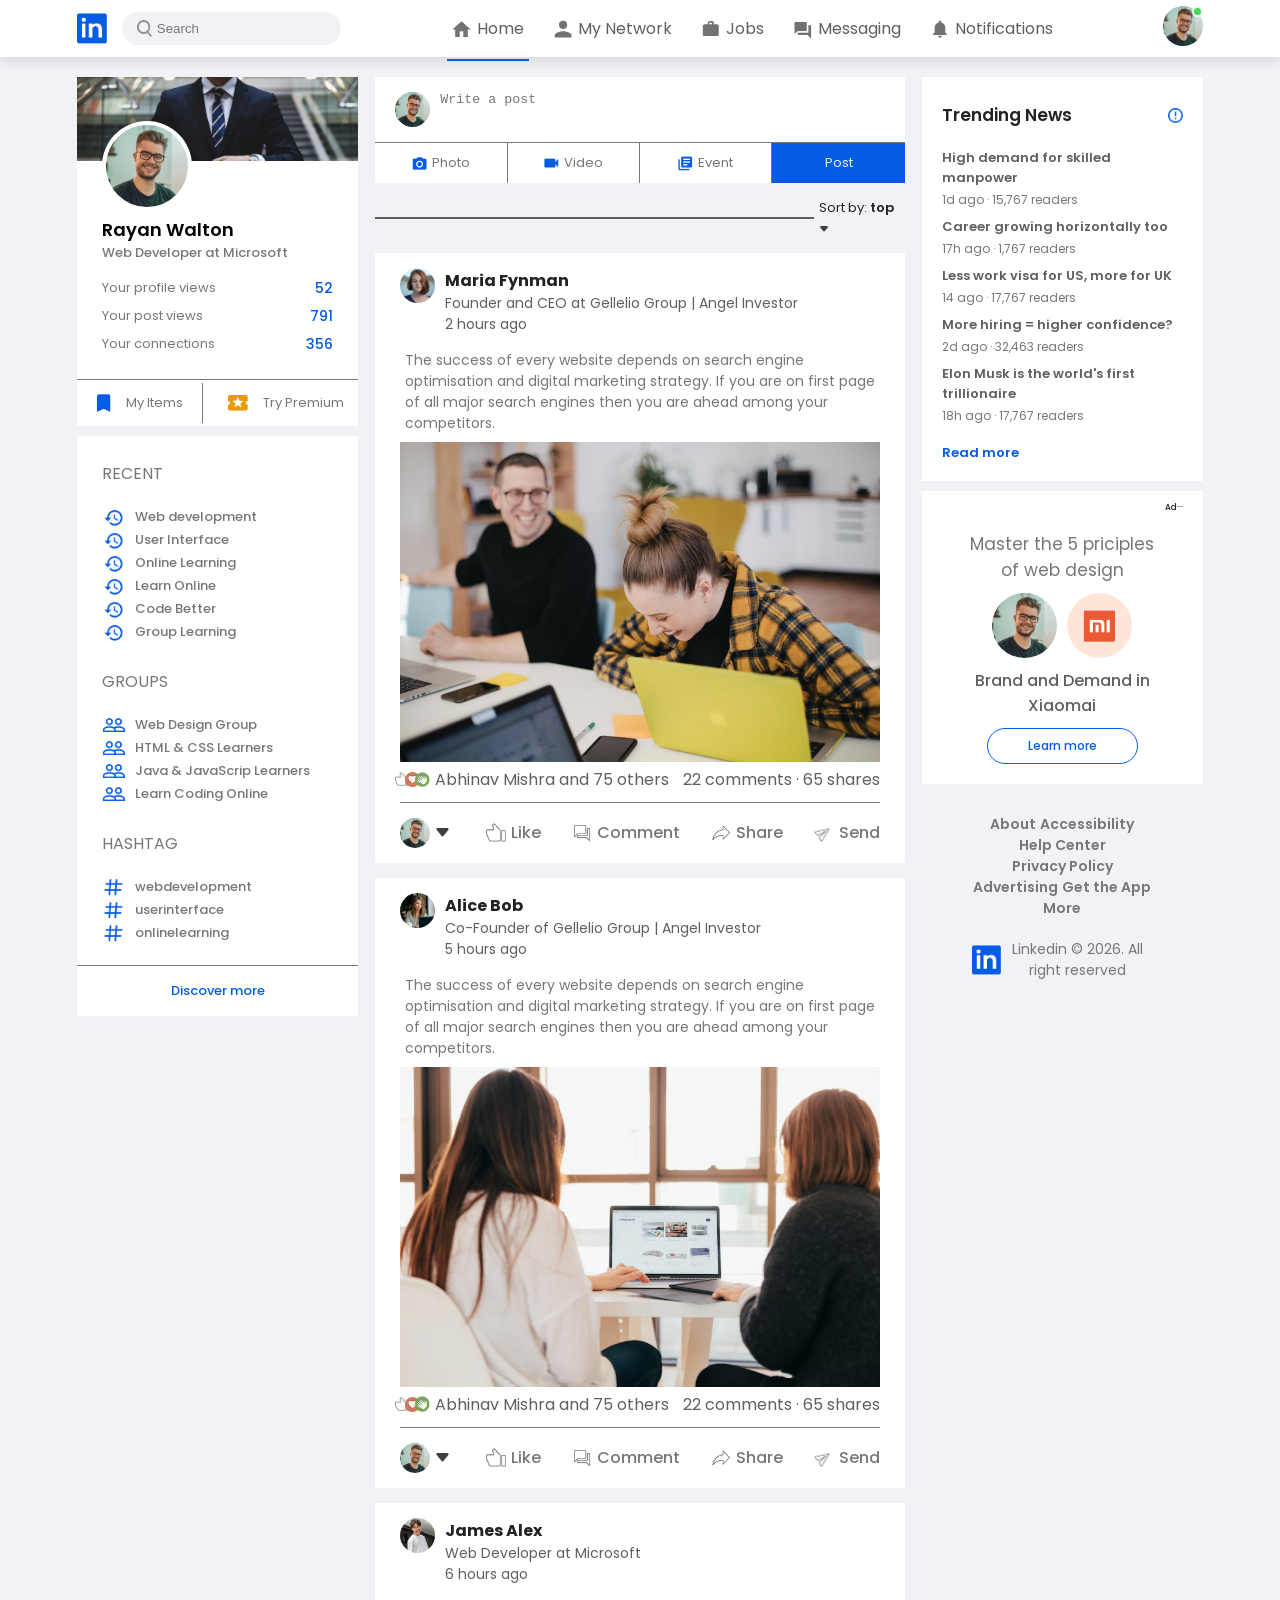
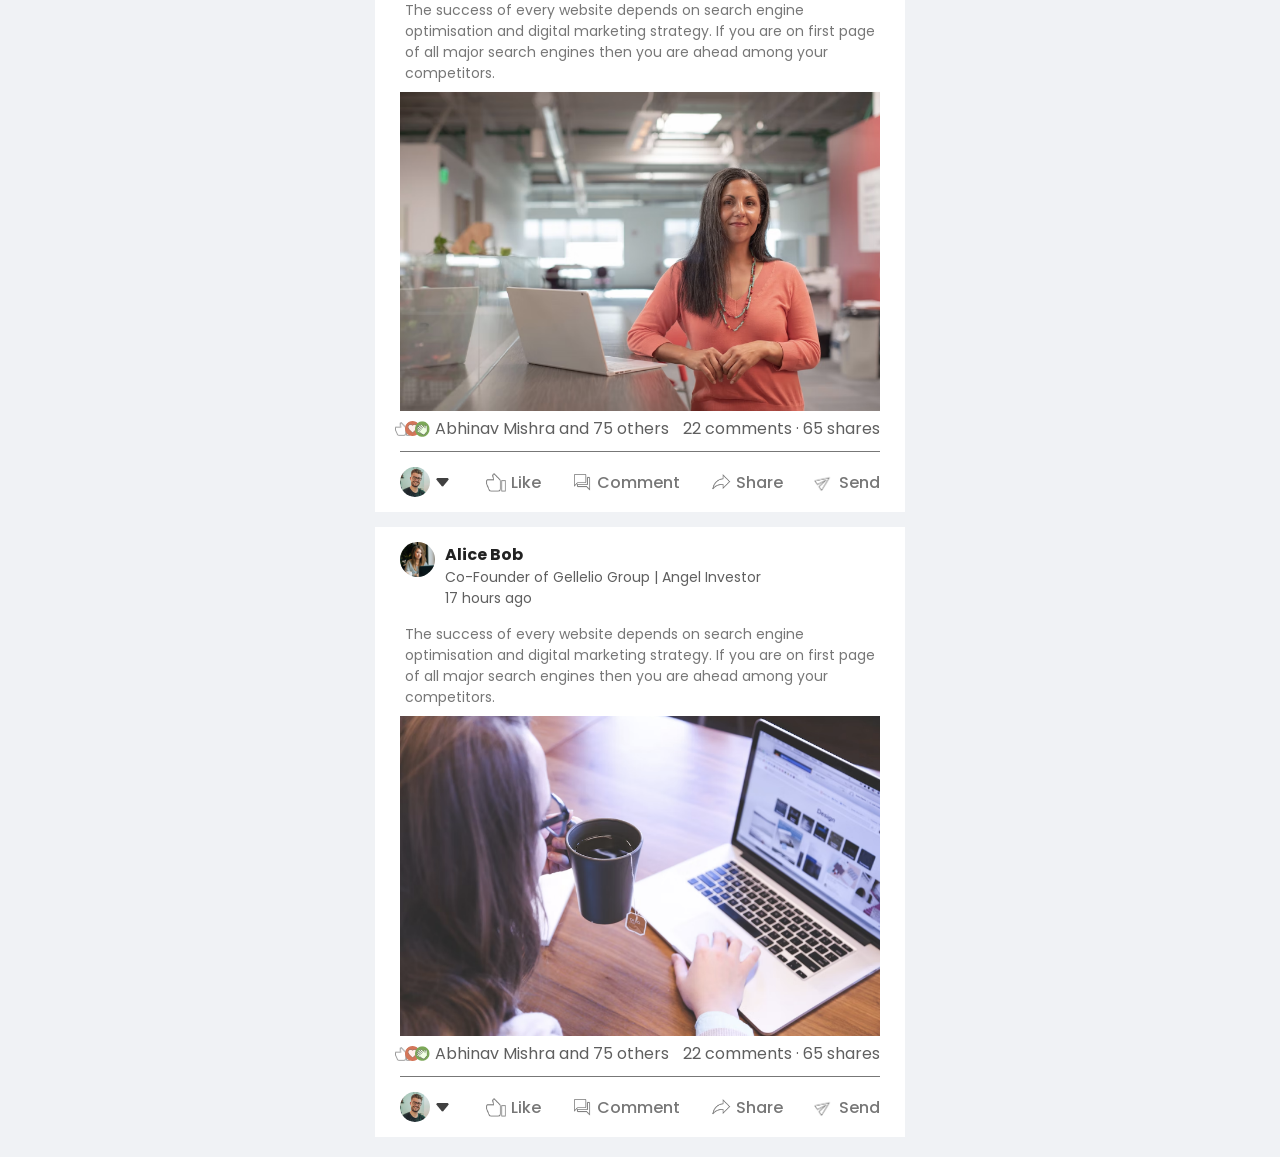
==== commit f485bba5: "fear(ui): Add footer section in left sidebar" ====
--- a/index.html
+++ b/index.html
@@ -398,7 +398,7 @@
 
                     <div class="copy-right">
                         <img src="images/logo.png" alt="logo png">
-                        <p>Linkedup © 2026. All right reserved</p>
+                        <p>Linkedin © 2026. All right reserved</p>
                     </div>
       
                 </div>
--- a/style.css
+++ b/style.css
@@ -551,6 +551,7 @@
     display: flex;
     align-items: center;
     gap: 15px;
+    background: var(--secondary-shade);
 }
 .profile-settings .user-profile img {
     width: 55px;
@@ -588,3 +589,204 @@
 .profile-settings.open-menu {
     display: block;
 }
+
+
+/* -------------- profile page ------------- */
+.main-content-container {
+    flex-basis: 72%;
+    flex-wrap: wrap;
+}
+.profile-dls {
+    background: var(--card-background);
+}
+.profile-dls img {
+    width: 100%;
+}
+.profile-dls .profile-top {
+    padding: 10px 30px;
+}
+.profile-dls .profile-top img {
+    width: 125px;
+    border-radius: 50%;
+    margin-top: -65px;
+    padding: 5px;
+    background: var(--card-background);
+}
+.profile-dls .profile-top h2 {
+    font-size: 2.3rem;
+    color: var(--secondary-shade);
+    font-weight: 600;
+}
+.profile-dls .profile-top b {
+    font-size: 1.6rem;
+    color: var(--secondary-tints);
+    font-weight: 500;
+}
+.profile-dls .profile-top p {
+    font-size: 1.6rem;
+    color: var(--secondary-tints);
+    margin: 0;
+}
+.profile-dls .profile-top p a {
+    font-size: 1.6rem;
+    color: var(--primary-base);
+    font-weight: 500;
+}
+.profile-dls .mutual-detials {
+    display: flex;
+    align-items: center;
+    margin-top: 5px;
+    padding: 10px 30px;
+}
+.profile-dls .mutual-detials img {
+    width: 35px;
+    border-radius: 50%;
+    margin-right: 8px;
+}
+.profile-dls .mutual-detials span {
+    font-size: 1.6rem;
+    color: var(--secondary-base);
+}
+.profile-dls .bottom-btns {
+    display: flex;
+    align-items: center;
+    padding: 10px 30px;
+}
+.profile-dls .bottom-btns a img {
+    width: 25px;
+}
+.profile-dls .bottom-btns .btn {
+    font-size: 1.6rem;
+    padding: 5px 10px;
+    display: flex;
+    align-items: center;
+    color: #5f5f5f;
+    border-radius: 5px;
+    border: 0;
+}
+.profile-dls .bottom-btns .btn.primary-btn {
+    color: var(--card-background);
+    background: var(--primary-base);
+    margin-right: 5px;
+}
+.profile-dls .bottom-btns .btn.secondary-btn {
+    background: #e4e6eb;
+}
+.profile-dls {
+    padding-bottom: 15px;
+    
+}
+
+.main-content-container .card-container {
+    background: var(--card-background);
+    padding: 25px 30px;
+    margin: 15px 0;
+}
+.main-content-container .card-container h3 {
+    font-size: 2.5rem;
+    color: var(--secondary-shade);
+    font-weight: 600;
+    margin-bottom: 15px;
+}
+.main-content-container .card-container p {
+    margin: 0;
+    font-size: 1.6rem;
+    color: var(--secondary-base);
+}
+.main-content-container .card-container span {
+    font-size: 1.5rem;
+    color: var(--secondary-tints);
+    float: right;
+}
+
+.card-container .details {
+    display: flex;
+    align-items: flex-start;
+    gap: 25px;
+    margin-top: 20px;
+}
+.card-container .details div {
+    flex-basis: 100%;
+}
+.card-container .details b {
+    font-size: 1.6rem;
+    font-weight: 600;
+    color: var(--secondary-shade);
+}
+.card-container .details small {
+    font-size: 1.4rem;
+    color: var(--secondary-tints);
+    display: block;
+    font-weight: 500;
+}
+.card-container .details p {
+    margin-top: 15px;
+    color: var(--secondary-base);
+    font-size: 1.6rem;
+}
+.card-container .details hr, .card-container hr {
+    border: 0;
+    border-bottom: 1px solid var(--secondary-base);
+    margin-top: 15px;
+}
+.card-container .experience-link img {
+    width: 15px;
+    margin-left: 5px;
+}
+.card-container .experience-link {
+    color: var(--secondary-tints);
+    font-size: 1.5rem;
+    text-align: center;
+    display: block;
+    font-weight: 500;
+    padding: 20px 0 10px;
+}
+
+.card-container ul {
+    list-style: none;
+    display: flex;
+    align-items: flex-start;
+    flex-wrap: wrap;
+}
+.card-container ul li {
+    padding: 5px 10px;
+    border: 1px solid var(--secondary-tints);
+    border-radius: 20px;
+    margin-right: 10px;
+    margin-bottom: 20px;
+}
+.card-container ul li a {
+    color: var(--secondary-tints);
+    font-size: 1.3rem;
+    font-weight: 500;
+}
+
+.card-container a.btn {
+    background: #e4e6eb;
+    color: var(--secondary-tints);
+    padding: 5px 10px;
+    margin-right: 10px;
+    font-size: 1.4rem;
+}
+.side-bar-links {
+    margin-top: 30px;
+}
+.side-bar-links a {
+    font-size: 1.4rem;
+    color: var(--secondary-base);
+    margin-right: 10px;
+}
+.side-bar-links .copy-right-reserved img {
+    width: 20px;
+    margin-right: 5px;
+}
+.side-bar-links .copy-right-reserved {
+    display: flex;
+    align-items: center;
+    margin-top: 10px;
+}
+.side-bar-links .copy-right-reserved p {
+    font-size: 1.4rem;
+    color: var(--secondary-base);
+    font-weight: 500;
+}
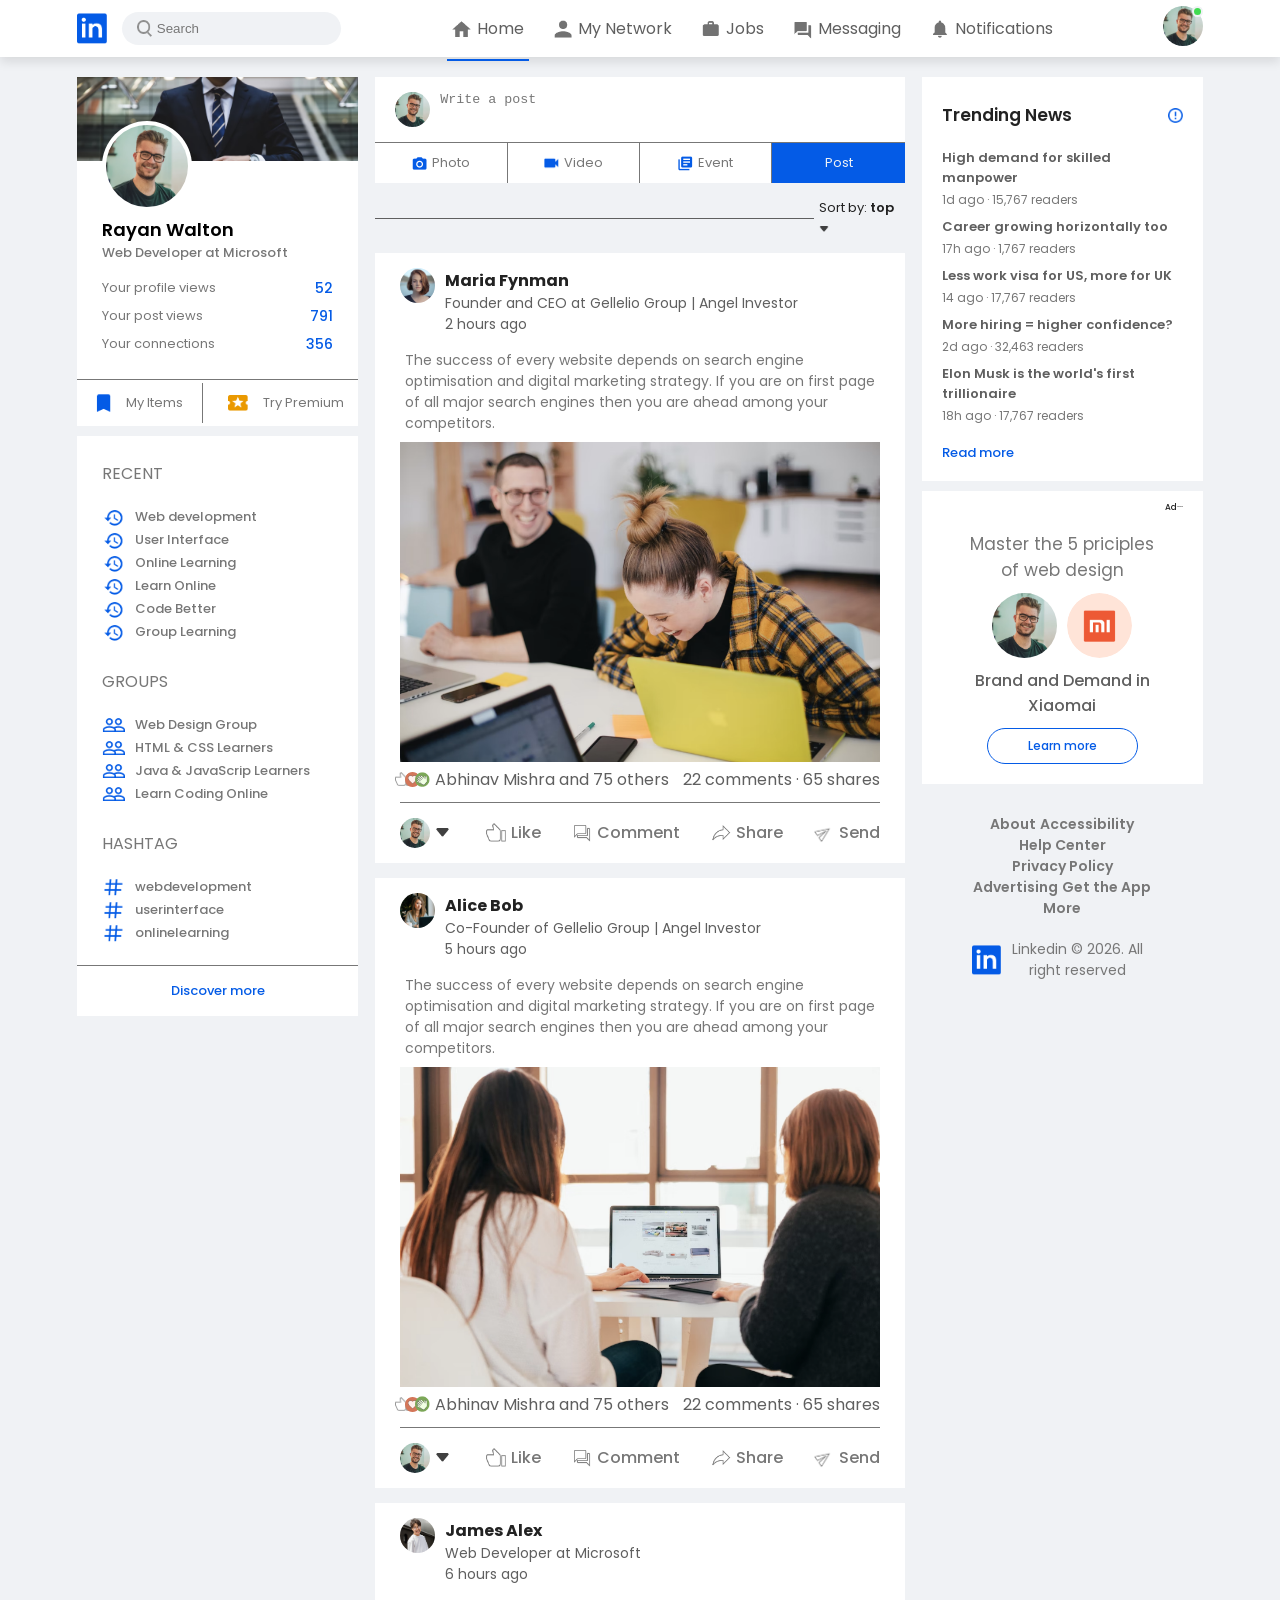
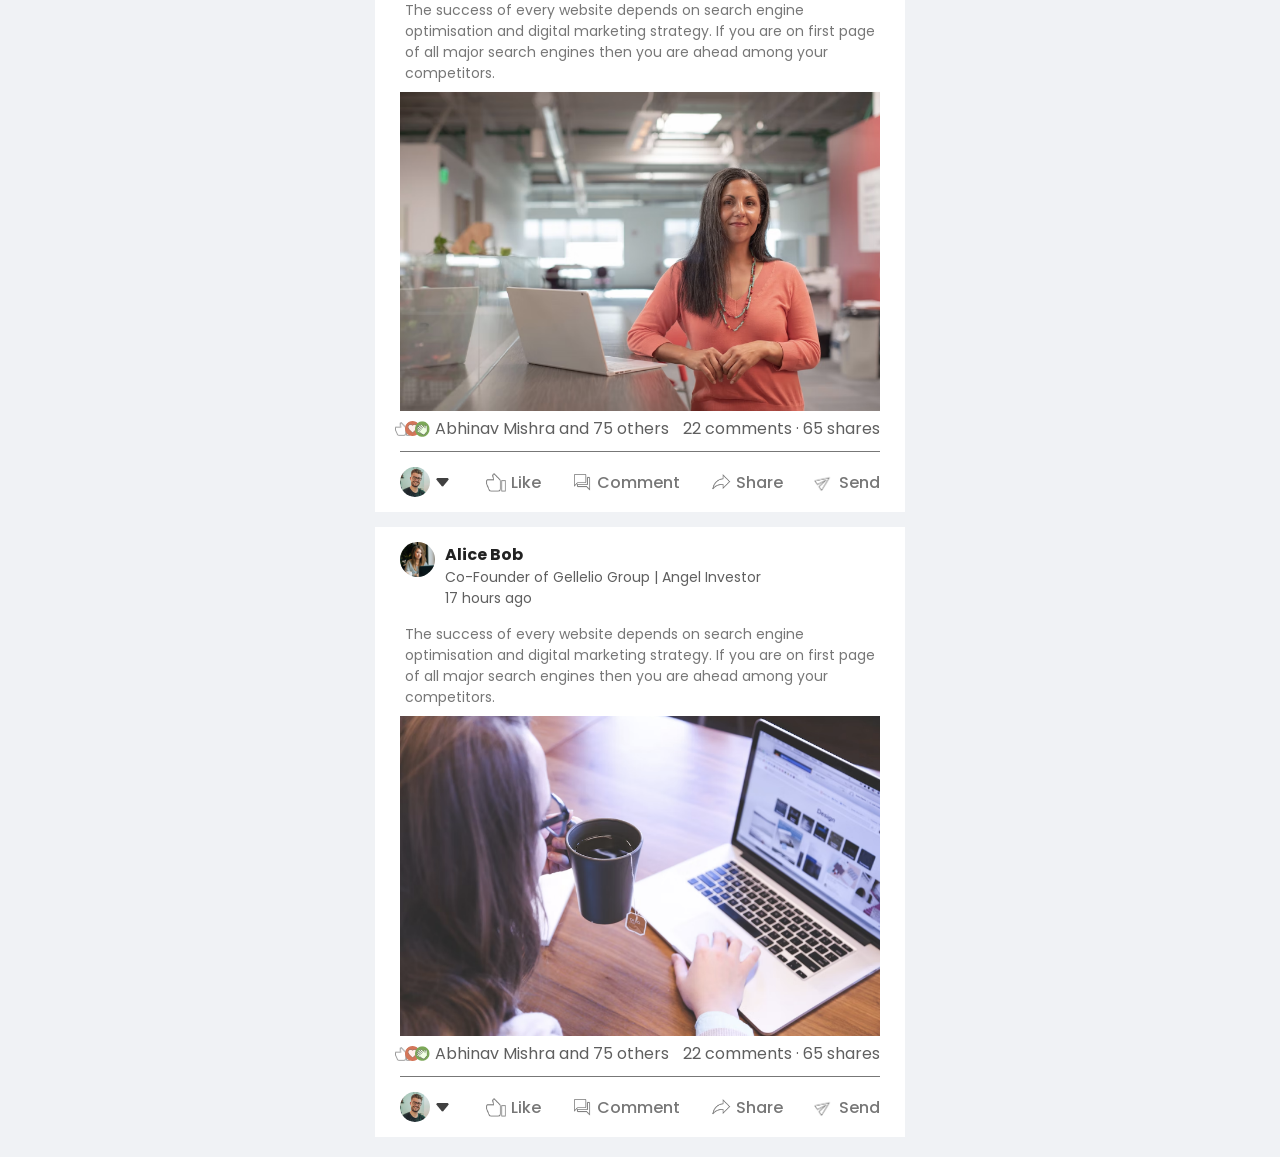
==== commit 0b421e37: "fear(ui): Add responsive for smaller laptops and tablets" ====
--- a/index.html
+++ b/index.html
@@ -14,6 +14,7 @@
 
     <!-- ======== OTHER LINKS ======== -->
     <link rel="stylesheet" href="style.css">
+    <link rel="stylesheet" href="queries.css">
     <script src="script.js" defer></script>
 </head>
 <body>
@@ -50,7 +51,7 @@
                             <img src="images/user-1.png" alt="user png">
                             <div class="profile-details">
                                 <h3>Rayan Walton</h3>
-                                <a href="#">See your profile</a>
+                                <a href="profile.html">See your profile</a>
                             </div>
                         </div>
                         <hr>
--- a/style.css
+++ b/style.css
@@ -23,9 +23,11 @@
     background: var(--background-color);
     font-family: 'Poppins', arial, sans-serif;
 }
+
 a {
     text-decoration: none;
 }
+
 header {
     position: sticky;
     top: 0;
@@ -37,29 +39,34 @@
     justify-content: space-between;
     align-items: center;
     background: var(--card-background);
-    padding: 6px 6%;
+    padding: 0.6rem 6%;
     box-shadow: 0 5px 10px rgba(0, 0, 0, 0.1);
 }
+
 .logo img {
     width: 30px;
-    margin-right: 15px;
+    margin-right: 1.5rem;
     display: block;
 }
+
 .navbar-center ul li {
     display: inline-block;
     list-style: none;
 }
+
 .navbar-center ul li a {
     display: flex;
     align-items: center;
     font-size: 1.4rem;
-    margin: 5px 8px;
-    padding-right: 5px;
+    margin: 0.5rem 0.8rem;
+    padding-right: 0.5rem;
     position: relative;
 }
+
 .navbar-center ul li a img {
     width: 30px;
 }
+
 .navbar-center ul li a::after {
     content: '';
     height: 2px;
@@ -68,50 +75,60 @@
     position: absolute;
     bottom: -17px;
     transition: width 0.5s;
-
-}
+}
+
 .navbar-center ul li a:hover::after {
     width: 100%;
 }
+
 .navbar-center ul li a.active-link::after {
     width: 100%;
 }
+
 .nav-profile-img {
     width: 40px;
     border-radius: 50%;
 }
+
 .navbar-left {
     display: flex;
     align-items: center;
 }
+
 .search-box {
     display: flex;
     align-items: center;
-    padding: 8px 15px;
+    padding: 0.8rem 1.5rem;
     background: var(--background-color);
     border-radius: 20px;
 }
+
 .search-box img {
     width: 15px;
 }
+
 .search-box input {
     background: transparent;
     outline: none;
     border: 0;
-    margin-left: 5px;
+    margin-left: 0.5rem;
     color: var(--secondary-tints);
     width: 100%;
 }
+
 ::placeholder {
     color: var(--secondary-base);
 }
+
 .navbar-center ul li a span {
     font-size: 1.6rem;
     color: var(--secondary-tints);
 }
+
 .navbar-right .online {
     position: relative;
 }
+
 .online::after {
     background: var(--tertiary-base);
     height: 7px;
@@ -130,7 +147,7 @@
     display: flex;
     flex-wrap: wrap;
     justify-content: space-between;
-    padding: 20px 6%;
+    padding: 2rem 6%;
 }
 
 /* ================ LEFT SIDEBAR =============== */
@@ -140,89 +157,107 @@
     position: sticky;
     top: 73px;
 }
+
 .profile-info {
     background: var(--card-background);
 }
+
 .profile-info img {
     width: 100%;
 }
+
 .sidebar-profile-info {
-    padding: 0 25px;
-}
+    padding: 0 2.5rem;
+}
+
 .sidebar-profile-info img {
     width: 90px;
-    margin-top: -45px;
-    border-radius: 50%;
-    padding: 4px;
-    background: var(--card-background);
-}
+    margin-top: -4.5rem;
+    border-radius: 50%;
+    padding: 0.4rem;
+    background: var(--card-background);
+}
+
 .sidebar-profile-info h3 {
     font-size: 1.8rem;
     font-weight: 600;
 }
+
 .sidebar-profile-info small {
     font-size: 1.3rem;
     color: var(--secondary-base);
     font-weight: 500;
-    margin-top: 10px;
-}
+    margin-top: 1rem;
+}
+
 .sidebar-profile-info ul {
     list-style: none;
-    margin-top: 15px;
+    margin-top: 1.5rem;
 }
 
 .sidebar-profile-info ul li {
     font-size: 1.3rem;
     color: var(--secondary-base);
-    margin-top: 8px;
-}
+    margin-top: 0.8rem;
+}
+
 .sidebar-profile-info ul li span {
     float: right;
     color: var(--primary-base);
     font-size: 1.4rem;
     font-weight: 500;
 }
+
 .features-list {
     display: flex;
     align-items: center;
     justify-content: space-around;
     border-top: 1px solid var(--secondary-base);
-    margin-top: 25px;
-}
+    margin-top: 2.5rem;
+}
+
 .features-list .feature-dt {
     display: flex;
     align-items: center;
     justify-content: center;
-    gap: 10px;
-    padding: 10px 10px;
-}
+    gap: 1rem;
+    padding: 1rem 1rem;
+}
+
 .features-list .feature-dt.special-one {
     border-left: 1px solid var(--secondary-base);
 }
+
 .features-list .feature-dt.special-one img {
     margin-left: 15px;
 }
+
 .features-list .feature-dt img {
     width: 20px;
-    margin-right: 5px;
-}
+    margin-right: 0.5rem;
+}
+
 .features-list .feature-dt span {
     font-size: 1.3rem;
     color: var(--secondary-base);
 }
+
 .user-info {
     background: var(--card-background);
-    margin-top: 10px;
-}
+    margin-top: 1rem;
+}
+
 .user-web-info  {
-    padding: 0 25px;
-}
+    padding: 0 2.5rem;
+}
+
 .user-web-info span {
     font-size: 1.6rem;
     color: var(--secondary-base);
-    padding: 25px 0 20px;
+    padding: 2.5rem 0 2rem;
     display: block;
 }
+
 .user-web-info .details a {
     display: flex;
     align-items: center;
@@ -230,7 +265,7 @@
 
 .user-web-info .details img {
     width: 23px;
-    margin-right: 10px;
+    margin-right: 1rem;
 }
 
 .user-web-info .details b {
@@ -238,6 +273,7 @@
     color: var(--secondary-base);
     font-weight: 500;
 }
+
 .user-info .discover-tag {
     font-size: 1.3rem;
     color: var(--primary-base);
@@ -245,7 +281,7 @@
     display: block;
     margin-top: 20px;
     border-top: 1px solid var(--secondary-base);
-    padding: 15px 0 15px ;
+    padding: 1.5rem 0 1.5rem ;
     font-weight: 500;
 }
 
@@ -261,10 +297,10 @@
 
 .detials-card {
     background: var(--card-background);
-    padding: 5px 20px;
+    padding: 0.5rem 2rem;
 }
 .detials-card .trendings-details {
-    margin: 20px 0;
+    margin: 2rem 0;
     font-size: 1.7rem;
     color: var(--secondary-shade);
     font-weight: 600;
@@ -280,89 +316,100 @@
     font-size: 1.3rem;
     color: var(--secondary-tints);
     font-weight: 600;
-    margin-bottom: 3px;
-}
+    margin-bottom: 0.3rem;
+}
+
 .detials-card span {
     display: block;
     font-size: 1.2rem;
     color: var(--secondary-base);
-    margin-bottom: 8px;
-}
+    margin-bottom: 0.8rem;
+}
+
 .detials-card .read-more {
-    padding: 10px 0;
+    padding: 1rem 0;
     color: var(--primary-base);
-    font-weight: 500ss;
+    font-weight: 500;
 }
 
 .sidebar-ads {
     background: var(--card-background);
-    padding: 10px 20px;
-    margin-top: 10px;
-}
+    padding: 1rem 2rem;
+    margin-top: 1rem;
+}
+
 .sidebar-ads small {
     float: right;
     font-weight: 500;
     color: var(--secondary-shade);
 }
+
 .sidebar-ads p {
     margin-top: 15px;
     font-size: 1.7rem;
     padding: 10px 20px;
     text-align: center;
-    margin-top: 20px;
-    color: var(--secondary-base);
-}
+    margin-top: 2rem;
+    color: var(--secondary-base);
+}
+
 .sidebar-ads .images {
     display: flex;
     justify-content: center;
     align-items: center;
-    gap: 10px;
-    margin-bottom: 10px;
-}
+    gap: 1rem;
+    margin-bottom: 1rem;
+}
+
 .sidebar-ads .images img {
     width: 65px;
     border-radius: 50%;
 }
+
 .sidebar-ads h3 {
     text-align: center;
     font-size: 1.6rem;
     color: var(--secondary-tints);
     font-weight: 500;
 }
+
 .sidebar-ads .learn-more-btn {
-    display: block;
-    
+    display: block; 
     border: 1px solid var(--primary-base);
-    padding: 8px 2px;
+    padding: 0.8rem 0.2rem;
     border-radius: 20px;
     color: var(--primary-base);
     font-size: 1.2rem;
     font-weight: 500;
     text-align: center;
-    margin: 10px 45px 10px 45px;
+    margin: 1rem 4.5rem 1rem 4.5rem;
 }
 
 .footer {
-    margin-top: 20px;
-    padding: 10px 50px;
+    margin-top: 2rem;
+    padding: 1rem 5rem;
     font-size: 1.4rem;
     text-align: center;
 }
+
 .footer a {
     color: var(--secondary-base);
     font-weight: 600;
     display: inline-block;
 }
+
 .footer .copy-right {
-    margin-top: 20px;
+    margin-top: 2rem;
     display: flex;
     justify-content: space-between;
     align-items: center;
 }
+
 .footer .copy-right img {
     width: 30px;
     height: 30px;
 }
+
 .footer .copy-right p {
     color: var(--secondary-base);
     font-size: 1.4rem;
@@ -373,18 +420,22 @@
 .main-content {
     flex-basis: 47%;
 }
+
 .post-card {
     background: var(--card-background);
 }
+
 .post-card .post-card-text {
     display: flex;
-    padding: 15px 20px;
-}
+    padding: 1.5rem 2rem;
+}
+
 .post-card .post-card-text img {
     width: 35px;
     border-radius: 50%;
-    margin-right: 10px;
-}
+    margin-right: 1rem;
+}
+
 .post-card .post-card-text textarea {
     width: 100%;
     outline: none;
@@ -392,127 +443,151 @@
     border: none;
     resize: none;
 }
+
 ::placeholder {
     color: var(--secondary-base);
 }
+
 .post-card .post-icons ul {
     list-style: none;
     display: flex;
     align-items: center;
     border-top: 1px solid var(--secondary-base);
 }
+
 .post-card .post-icons ul li {
     display: flex;
     align-items: center;
     justify-content: center;
-    padding: 10px 0;
+    padding: 1rem 0;
     color: var(--secondary-base);
     font-size: 1.3rem;
     border-right: 1px solid var(--secondary-base);
     flex-basis: 25%;
 }
+
 .post-card .post-icons ul li img {
     width: 15px;
-    margin-right: 5px;
-}
+    margin-right: 0.5rem;
+}
+
 .post-card .post-icons ul li.post-btn {
     border-right: 0;
     background: var(--primary-base);
     color: var(--background-color);
 }
+
 .sort-container {
     display: flex;
     align-items: center;
-    margin-top: 15px;
-}
+    margin-top: 1.5rem;
+}
+
 .sort-container hr {
-    border: 1px solid #5f5f5f;
+    border: 0;
+    border-bottom: 1px solid #5f5f5f;
     width: 85%;
 }
 
 .main-content p {
     font-size: 1.3rem;
-    margin-left: 5px;
+    margin-left: 0.5rem;
     color: #222;
-    margin-left: 5px;
+    margin-left: 0.5rem;
 } 
+
 .main-content p span {
     font-weight: 600;
 } 
+
 .main-content p span img {
     width: 10px;
 }
 
 .social-post-card {
     background: var(--card-background);
-    padding: 15px 25px 0;
-    margin-top: 15px;
-}
+    padding: 1.5rem 2.5rem 0;
+    margin-top: 1.5rem;
+}
+
 .social-post-card .user-social-prof {
     display: flex;
     align-items: start;
 }
+
 .social-post-card .user-social-prof img {
     width: 35px;
     border-radius: 50%;
-    margin-right: 10px;
-}
+    margin-right: 1rem;
+}
+
 .social-post-card .user-social-prof h3 {
     font-size: 1.6rem;
     font-weight: 700;
     color: var(--secondary-shade);
 }
+
 .social-post-card .user-social-prof p {
     color: var(--secondary-tints);
     font-size: 1.4rem;
     margin-left: 0;
 }
+
 .social-post-card .post-details {
-    margin-top: 15px;
+    margin-top: 1.5rem;
     color: var(--secondary-base);
     font-size: 1.4rem;
 }
+
 .social-post-card .post-image img {
-    margin-top: 8px;
+    margin-top: 0.8rem;
     width: 100%;
 }
+
 .comment-contianer {
     display: flex;
     align-items: center;
     justify-content: space-between;
 }
+
 .comment-contianer .left-comment {
     display: flex;
     align-items: center;
     justify-content: space-between;
-    gap: 5px;
-}
+    gap: 0.5rem;
+}
+
 .comment-contianer .left-comment .left-icons {
     display: flex;
     align-items: center;
 }
+
 .comment-contianer .left-comment .left-icons img {
     width: 15px;
     margin: 0;
-    margin-left: -5px;
-}
+    margin-left: -0.5rem;
+}
+
 .comment-contianer .left-comment div span {
     font-size: 1.6rem;
     color: var(--secondary-tints);
 }
+
 .comment-contianer .right-comment span {
     font-size: 1.6rem;
     color: var(--secondary-tints);
 }
+
 .post-image .comment-details ul {
     list-style: none;
     display: flex;
     align-items: center;
     justify-content: space-between;
-    padding: 15px 0 ;
+    padding: 1.5rem 0 ;
     border-top: 1px solid var(--secondary-base);
-    margin-top: 10px;
-}
+    margin-top: 1rem;
+}
+
 .post-image .comment-details ul li {
     display: flex;
     align-items: center;
@@ -520,15 +595,18 @@
     color: var(--secondary-base);
     font-weight: 500;
 }
+
 .post-image .comment-details ul li img {
     width: 20px;
     margin: 0;
-    margin-right: 5px;
-}
+    margin-right: 0.5rem;
+}
+
 .post-image .comment-details ul li .user-comment-pic {
     width: 30px;
     border-radius: 50%;
 }
+
 .post-image .comment-details ul li .down-arrow {
     width: 15px;
 }
@@ -543,156 +621,185 @@
     position: absolute;
     top: 62px;
     right: 88px;
-    padding: 18px 18px;
+    padding: 1.8rem 1.8rem;
     cursor: pointer;
     display: none;
 }
+
 .profile-settings .user-profile {
     display: flex;
     align-items: center;
-    gap: 15px;
+    gap: 1.5rem;
     background: var(--secondary-shade);
 }
+
 .profile-settings .user-profile img {
     width: 55px;
     border-radius: 50%;
 }
+
 .profile-settings .user-profile .profile-details h3 {
     font-size: 1.9rem;
     color: var(--card-background);
     font-weight: 500;
 }
+
 .profile-settings .user-profile .profile-details a {
     color: #839fcd;
     font-size: 1.3rem;
 }
+
 .profile-settings hr {
     width: 100%;
-    margin-top: 15px;
+    margin-top: 1.5rem;
     border: 1px solid var(--card-background);
     padding: 0;
 }
+
 .profile-settings .profile-menu-dropdwon {
     display: flex;
     align-items: center;
     font-size: 1.6rem;
     color: var(--card-background);
-    margin: 10px 0;
-}
+    margin: 1rem 0;
+}
+
 .profile-settings .profile-menu-dropdwon img {
     width: 35px;
-    margin-right: 15px;
-}
+    margin-right: 1.5rem;
+}
+
 .profile-settings .profile-menu-dropdwon span {
     margin-left: auto;
 }
+
 .profile-settings.open-menu {
     display: block;
 }
 
 
 /* -------------- profile page ------------- */
+
 .main-content-container {
     flex-basis: 72%;
     flex-wrap: wrap;
 }
+
 .profile-dls {
     background: var(--card-background);
 }
+
 .profile-dls img {
     width: 100%;
 }
+
 .profile-dls .profile-top {
-    padding: 10px 30px;
-}
+    padding: 1rem 3rem;
+}
+
 .profile-dls .profile-top img {
     width: 125px;
     border-radius: 50%;
-    margin-top: -65px;
-    padding: 5px;
-    background: var(--card-background);
-}
+    margin-top: -6.5rem;
+    padding: 0.5rem;
+    background: var(--card-background);
+}
+
 .profile-dls .profile-top h2 {
     font-size: 2.3rem;
     color: var(--secondary-shade);
     font-weight: 600;
 }
+
 .profile-dls .profile-top b {
     font-size: 1.6rem;
     color: var(--secondary-tints);
     font-weight: 500;
 }
+
 .profile-dls .profile-top p {
     font-size: 1.6rem;
     color: var(--secondary-tints);
     margin: 0;
 }
+
 .profile-dls .profile-top p a {
     font-size: 1.6rem;
     color: var(--primary-base);
     font-weight: 500;
 }
+
 .profile-dls .mutual-detials {
     display: flex;
     align-items: center;
     margin-top: 5px;
-    padding: 10px 30px;
-}
+    padding: 1rem 3rem;
+}
+
 .profile-dls .mutual-detials img {
     width: 35px;
     border-radius: 50%;
-    margin-right: 8px;
-}
+    margin-right: 0.8rem;
+}
+
 .profile-dls .mutual-detials span {
     font-size: 1.6rem;
     color: var(--secondary-base);
 }
+
 .profile-dls .bottom-btns {
     display: flex;
     align-items: center;
-    padding: 10px 30px;
-}
+    padding: 1rem 3rem;
+}
+
 .profile-dls .bottom-btns a img {
     width: 25px;
 }
+
 .profile-dls .bottom-btns .btn {
     font-size: 1.6rem;
-    padding: 5px 10px;
+    padding: 0.5rem 1rem;
     display: flex;
     align-items: center;
     color: #5f5f5f;
     border-radius: 5px;
     border: 0;
 }
+
 .profile-dls .bottom-btns .btn.primary-btn {
     color: var(--card-background);
     background: var(--primary-base);
-    margin-right: 5px;
-}
+    margin-right: 0.5rem;
+}
+
 .profile-dls .bottom-btns .btn.secondary-btn {
     background: #e4e6eb;
 }
+
 .profile-dls {
-    padding-bottom: 15px;
-    
+    padding-bottom: 1.5rem;
 }
 
 .main-content-container .card-container {
     background: var(--card-background);
-    padding: 25px 30px;
-    margin: 15px 0;
-}
+    padding: 2.5rem 3rem;
+    margin: 1.5rem 0;
+}
+
 .main-content-container .card-container h3 {
     font-size: 2.5rem;
     color: var(--secondary-shade);
     font-weight: 600;
-    margin-bottom: 15px;
-}
+    margin-bottom: 1.5rem;
+}
+
 .main-content-container .card-container p {
     margin: 0;
     font-size: 1.6rem;
     color: var(--secondary-base);
 }
+
 .main-content-container .card-container span {
     font-size: 1.5rem;
     color: var(--secondary-tints);
@@ -702,44 +809,50 @@
 .card-container .details {
     display: flex;
     align-items: flex-start;
-    gap: 25px;
-    margin-top: 20px;
-}
+    gap: 2.5rem;
+    margin-top: 2rem;
+}
+
 .card-container .details div {
     flex-basis: 100%;
 }
+
 .card-container .details b {
     font-size: 1.6rem;
     font-weight: 600;
     color: var(--secondary-shade);
 }
+
 .card-container .details small {
     font-size: 1.4rem;
     color: var(--secondary-tints);
     display: block;
     font-weight: 500;
 }
+
 .card-container .details p {
-    margin-top: 15px;
-    color: var(--secondary-base);
-    font-size: 1.6rem;
-}
+    margin-top: 1.5rem;
+    color: var(--secondary-base);
+    font-size: 1.6rem;
+}
+
 .card-container .details hr, .card-container hr {
     border: 0;
     border-bottom: 1px solid var(--secondary-base);
-    margin-top: 15px;
+    margin-top: 1.5rem;
 }
 .card-container .experience-link img {
     width: 15px;
-    margin-left: 5px;
-}
+    margin-left: 0.5rem;
+}
+
 .card-container .experience-link {
     color: var(--secondary-tints);
     font-size: 1.5rem;
     text-align: center;
     display: block;
     font-weight: 500;
-    padding: 20px 0 10px;
+    padding: 2rem 0 1rem;
 }
 
 .card-container ul {
@@ -748,13 +861,15 @@
     align-items: flex-start;
     flex-wrap: wrap;
 }
+
 .card-container ul li {
     padding: 5px 10px;
     border: 1px solid var(--secondary-tints);
     border-radius: 20px;
-    margin-right: 10px;
-    margin-bottom: 20px;
-}
+    margin-right: 1rem;
+    margin-bottom: 2rem;
+}
+
 .card-container ul li a {
     color: var(--secondary-tints);
     font-size: 1.3rem;
@@ -764,29 +879,91 @@
 .card-container a.btn {
     background: #e4e6eb;
     color: var(--secondary-tints);
-    padding: 5px 10px;
-    margin-right: 10px;
+    padding: 0.5rem 1rem;
+    margin-right: 1rem;
     font-size: 1.4rem;
 }
+
 .side-bar-links {
-    margin-top: 30px;
-}
+    margin-top: 3rem;
+}
+
 .side-bar-links a {
     font-size: 1.4rem;
     color: var(--secondary-base);
-    margin-right: 10px;
-}
+    margin-right: 1rem;
+}
+
 .side-bar-links .copy-right-reserved img {
     width: 20px;
-    margin-right: 5px;
-}
+    margin-right: 0.5rem;
+}
+
 .side-bar-links .copy-right-reserved {
     display: flex;
     align-items: center;
-    margin-top: 10px;
-}
+    margin-top: 1rem;
+}
+
 .side-bar-links .copy-right-reserved p {
     font-size: 1.4rem;
     color: var(--secondary-base);
     font-weight: 500;
+}
+
+.right-side-bar {
+    flex-basis: 25%;
+    align-self: flex-start;
+    position: sticky;
+    top: 73px;
+}
+
+.right-side-bar .sidebar-ads {
+    margin-top: 0;
+}
+
+.right-side-bar .connections {
+    background: var(--card-background);
+    margin-top: 10px;
+    padding: 20px 25px;
+}
+
+.right-side-bar .connections h4 {
+    font-size: 1.6rem;
+    font-weight: 600;
+    color: var(--secondary-base);
+    margin-bottom: 1rem;
+}
+
+.right-side-bar .connections .people-you-know {
+    display: flex;
+    align-items: flex-start;
+    margin-top: 1rem;
+}
+
+.right-side-bar .connections .people-you-know img {
+    width: 40px;
+    border-radius: 50%;
+    margin-right: 0.8rem;
+    margin-top: 0.5rem;
+}
+
+.right-side-bar .connections .people-you-know div span,
+.right-side-bar .connections .people-you-know div p  {
+    font-size: 1.6rem;
+    color: var(--secondary-base);
+}
+
+.right-side-bar .connections .people-you-know div span {
+    font-weight: 500;
+}
+
+.right-side-bar .connections .people-you-know div .btn {
+    margin-top: 1rem;
+    display: inline-block;
+    font-size: 1.6rem;
+    color: var(--secondary-base);
+    padding: 0.6rem 2rem;
+    border: 1px solid var(--secondary-base);
+    border-radius: 20px;
 }
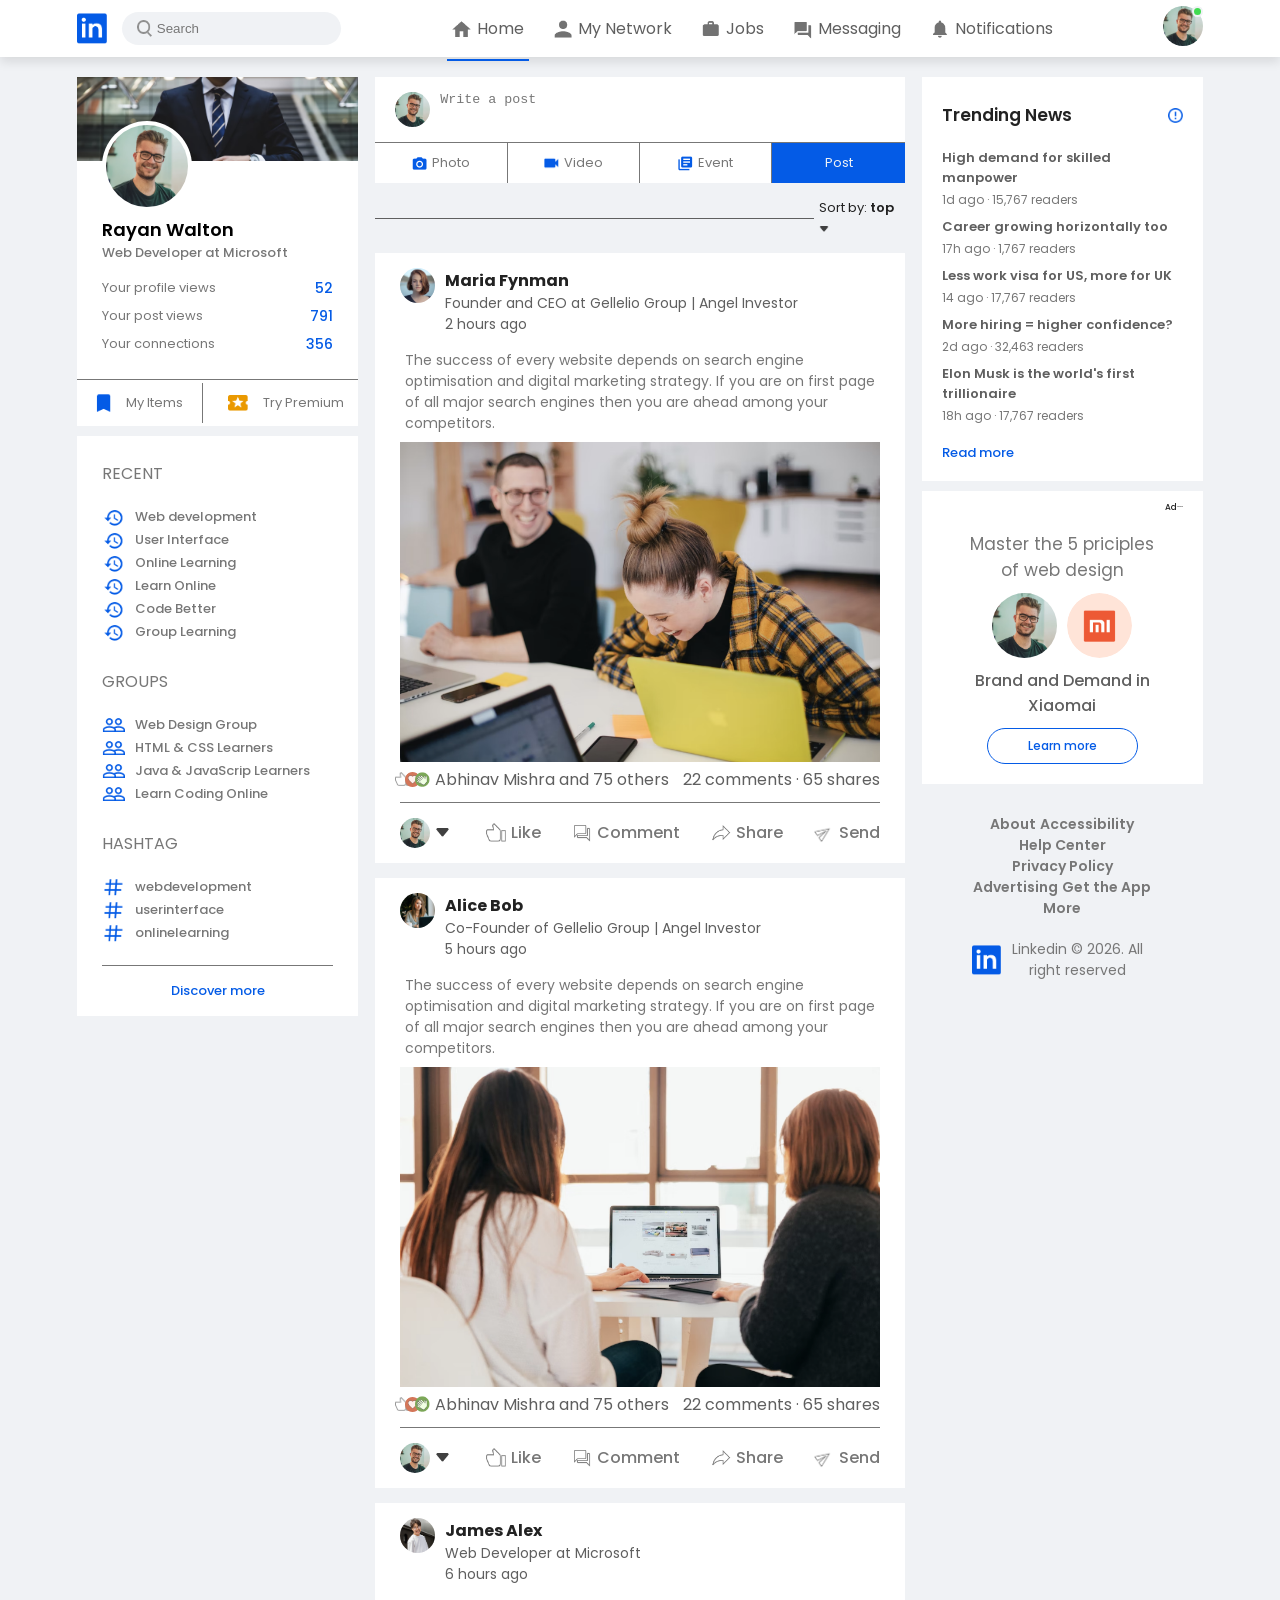
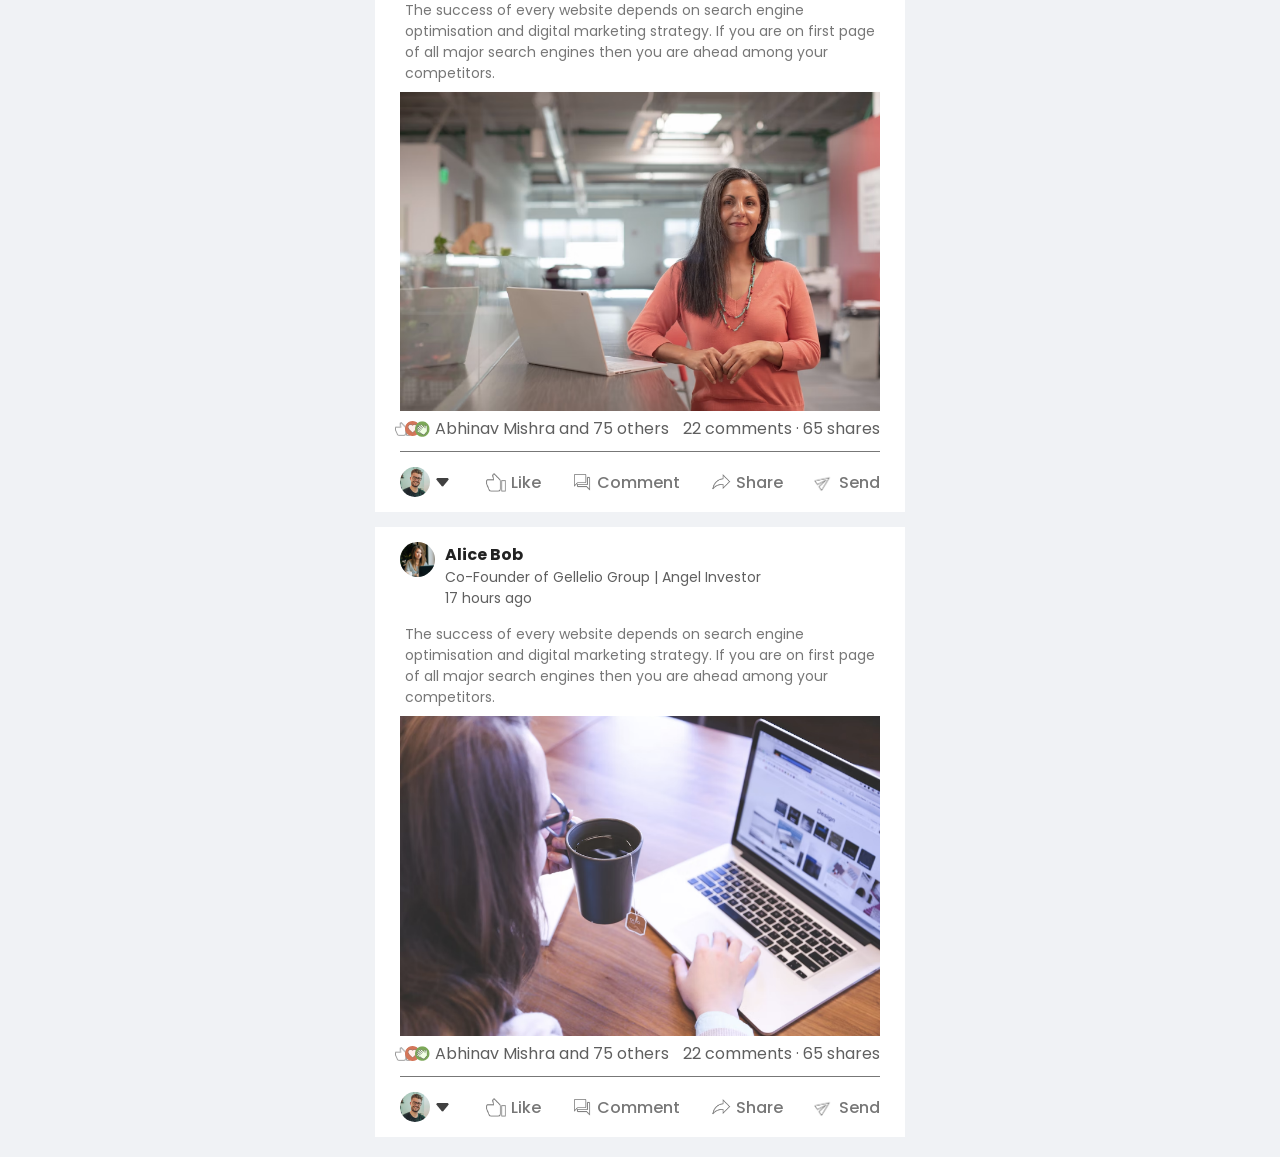
==== commit ccf4acef: "fear(ui): Add responsive for smaller laptops and tablets" ====
--- a/index.html
+++ b/index.html
@@ -117,6 +117,8 @@
                     </div>
                 </div>
 
+               
+
                 <div class="user-info">
                     <div class="user-web-info">
                         <span>RECENT</span>
@@ -143,9 +145,11 @@
                             <a href="#"><img src="images/hashtag.png" alt="hashtag png"> <b>userinterface</b></a> 
                             <a href="#"><img src="images/hashtag.png" alt="hashtag png"> <b>onlinelearning</b></a> 
                         </div>
-                    </div>
-                    <a href="#" class="discover-tag">Discover more</a>
-                </div>
+                        <a href="#" class="discover-tag">Discover more</a>
+                    </div>
+                </div>
+
+                <p id="show-more-link" onclick="toggleActivity()">Show more <b>+</b></p>
             </div>
 
             <!-- ================ MAIN CONTENT ================ -->
--- a/style.css
+++ b/style.css
@@ -206,6 +206,11 @@
     color: var(--primary-base);
     font-size: 1.4rem;
     font-weight: 500;
+}
+
+/* ----- SEE MORE TAGE -------- */
+#show-more-link {
+    display: none;
 }
 
 .features-list {
--- a/queries.css
+++ b/queries.css
@@ -0,0 +1,168 @@
+/* SMALLER LAPTOPS: 1024px - 1280px */
+
+@media (max-width: 66rem) {
+    /* 1058px / 16px = 66rem */
+    /* 66rem x 16px = 1056px */
+
+    html {
+        font-size: 56.25%;
+    }
+
+    .search-box {
+        padding: 0.6rem 1.3rem;
+    }
+
+    .search-box img {
+        width: 13px;
+    }
+
+    .sort-container hr {
+        border: 0;
+        border-bottom: 1px solid #5f5f5f;
+        width: 75%;
+    }
+
+    .container {
+        padding: 1.4rem 3%;
+    }
+
+    .left-sidebar, .right-sidebar {
+        top: 63px;
+    }
+}
+
+/* TABLES : 768px - 1024px */
+
+@media (max-width: 62rem) {
+    /* 830px / 16px =  62rem*/
+    /* 62rem x 16px =  992px*/
+
+    html {
+        font-size: 56.25%;
+    }
+
+    .navbar {
+        padding: 0.3rem 6%;
+    }
+
+    .logo img {
+        width: 15px;
+    }
+
+    .navbar-center ul li a span {
+        display: none;
+    }
+
+    .nav-profile-img  {
+        width: 25px;
+    }
+
+    .online::after {
+        left: 18px;
+        width: 5px;
+        height: 5px;
+    }
+
+    .container  {
+        padding: 1.4rem 1%;
+    }
+
+    .left-sidebar, .right-sidebar {
+        top: 53px;
+    }
+
+    .sidebar-profile-info img {
+        width: 75px;
+    }
+
+    .social-post-card .user-social-prof img {
+        width: 30px;
+    }
+
+    .comment-contianer .left-comment .left-icons img {
+        width: 10px;
+    }
+
+    .comment-contianer .left-comment div span, .comment-contianer .right-comment span {
+        font-size: 1.3rem;
+    }
+
+    .post-image .comment-details ul li img {
+        width: 15px;
+    }
+
+    .features-list .feature-dt img {
+        width: 15px;
+    }
+
+    .social-post-card {
+        padding: 1.5rem 1.2rem;
+    }
+}
+
+/* PHONE LANDSCAPE AND PHONE PORTRAINT: < 768px */
+
+@media (max-width: 45rem) {
+    /* 733px / 16px = 45rem */
+    /* 45rem x 16px =  720px*/
+
+    .container {
+        flex-direction: column;
+        padding: 2rem 3%;
+    }
+
+    .left-sidebar {
+        position: static;
+    }
+
+    #show-more-link {
+        display: block;
+        width: fit-content;
+        margin: 10px auto;
+        font-size: 1.4rem;
+        cursor: pointer;
+    }
+
+    .user-web-info {
+        display: none;
+    }
+    .user-web-info.open-activity {
+        display: block;
+    }
+    .sort-container hr {
+        width: 80%;
+    }
+
+    .right-sidebar {
+        position: static;
+        margin-top: 1rem;
+        flex-basis: 100%;
+        align-self: auto;
+    }
+
+    .footer .copy-right {
+        justify-content: center;
+        gap: 1.3rem;
+    }
+
+    @media (max-width: 36rem) {
+        /* 582px / 16px = 36rem */ 
+
+        .search-box input {
+            display: none;
+        }
+
+        .search-box {
+            background-color: transparent;
+        }
+
+        @media (max-width: 376px) {
+
+            .navbar-center ul li a {
+                margin: 0;
+                justify-content: space-around;
+            }
+        }
+
+    }
+}
